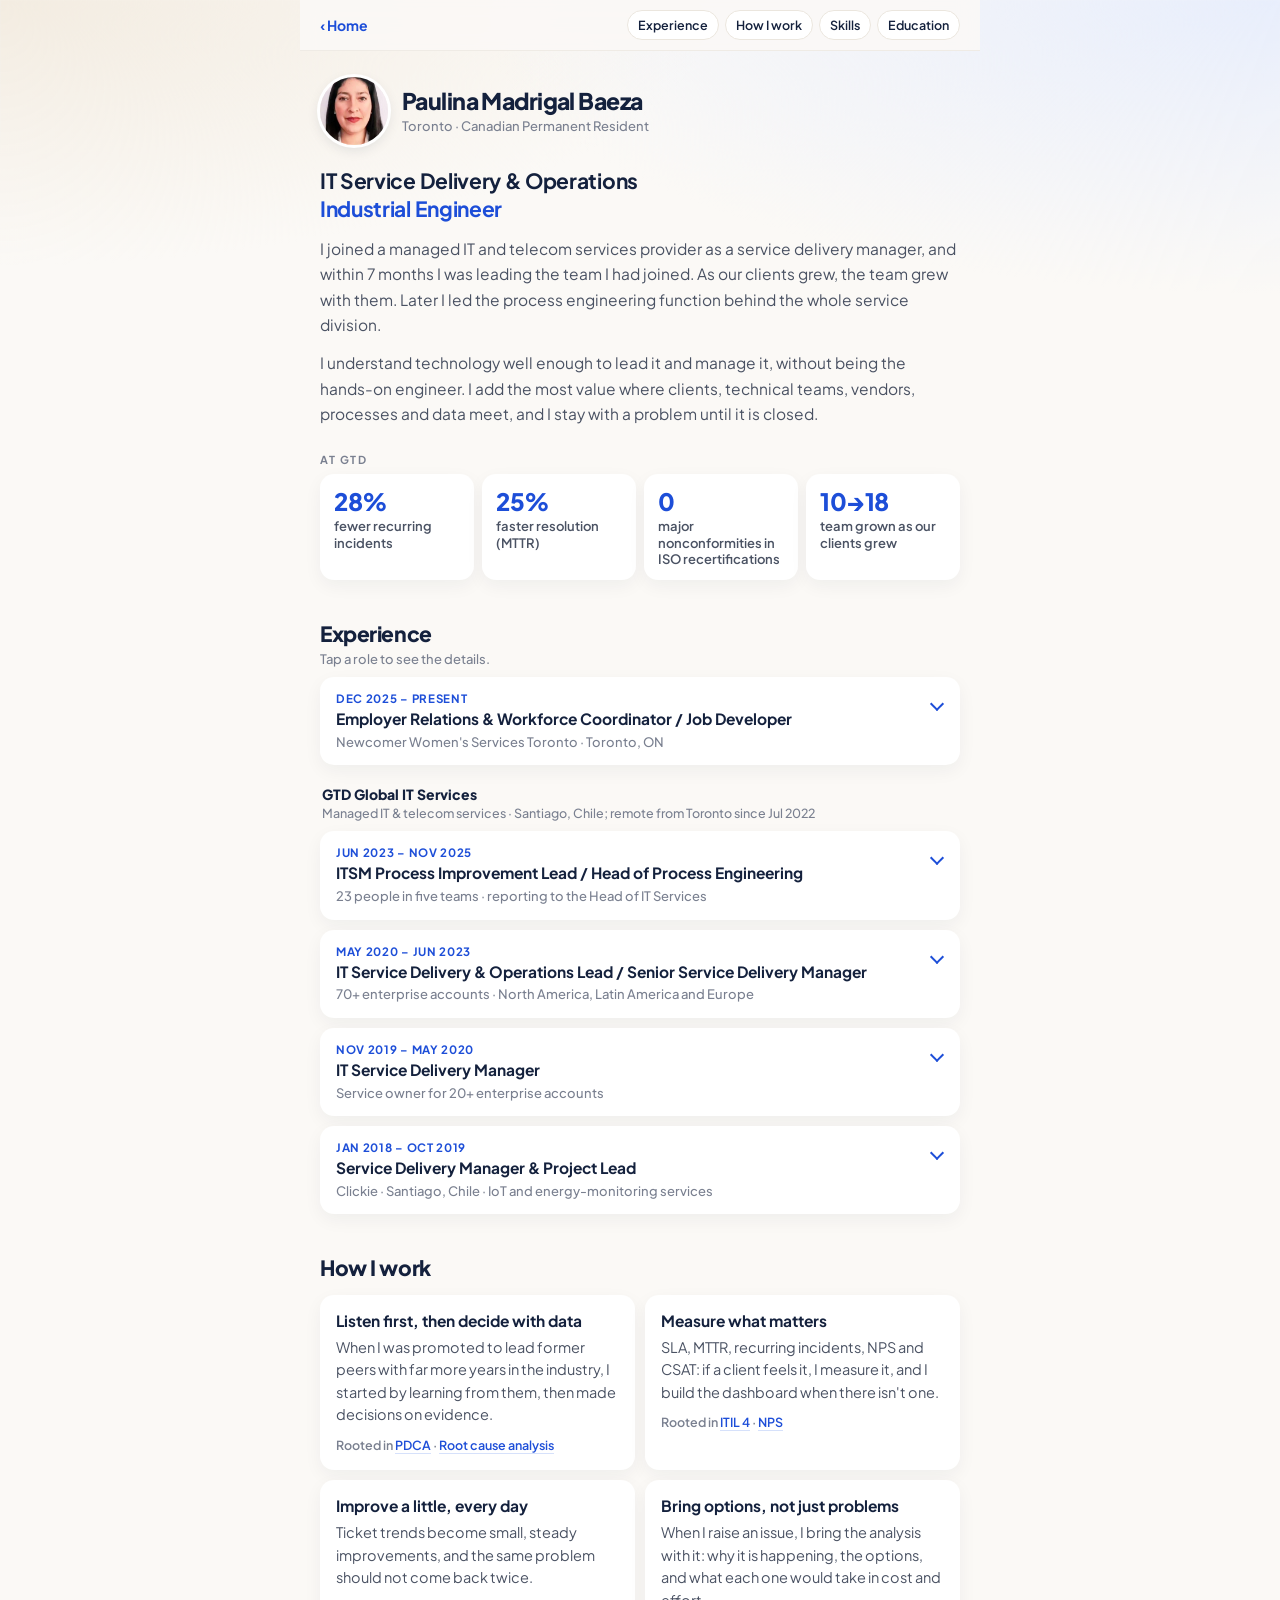
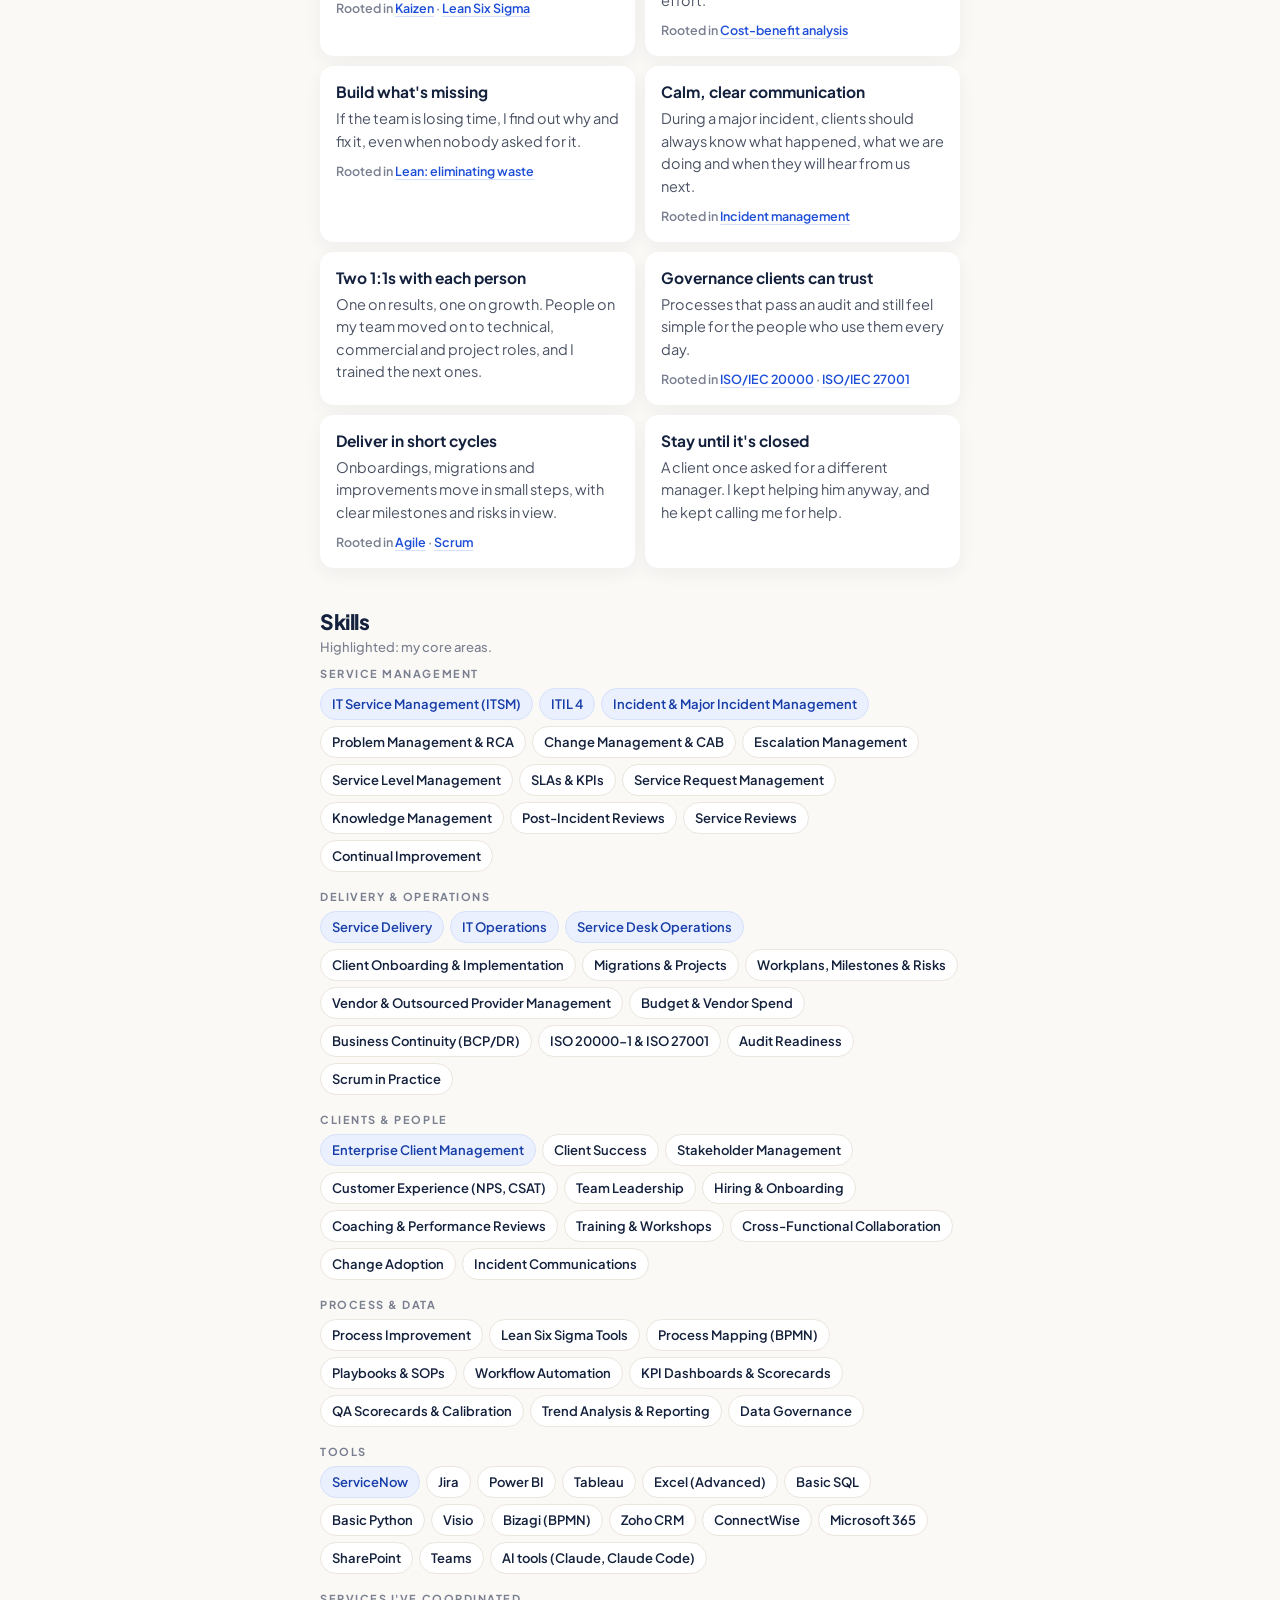
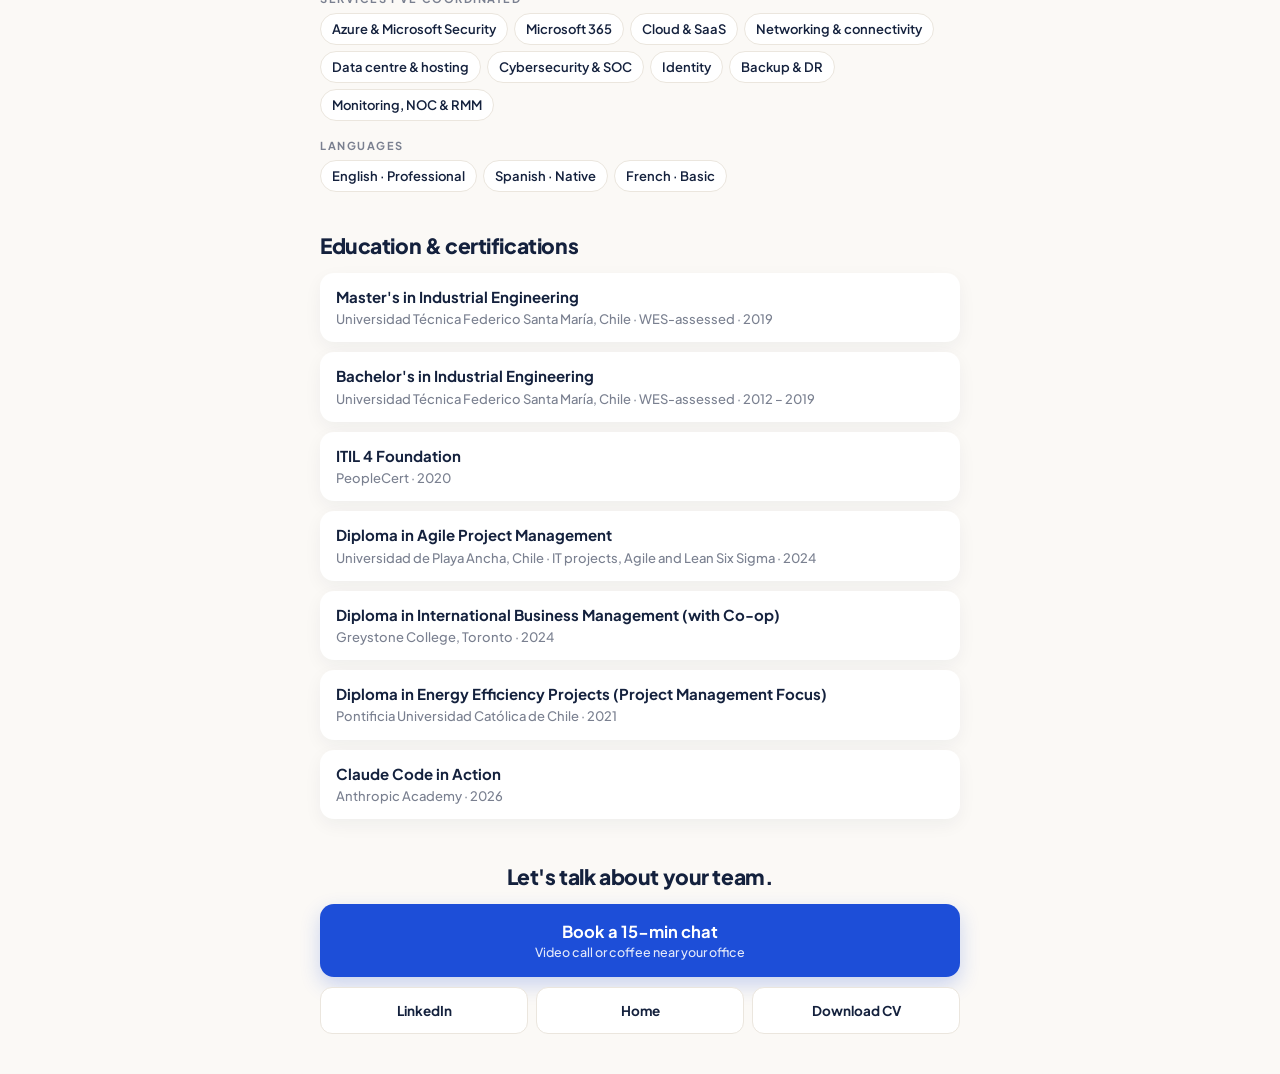
==== about.html @ c0a13b72 "Reading-time based highlights, new results strip, CV line fix Co-Authored-By: Claude Opus 5.5 <norep" ====
<!doctype html>
<html lang="en">
<head>
<meta charset="utf-8">
<meta name="viewport" content="width=device-width, initial-scale=1, viewport-fit=cover">
<title>About | Paulina Madrigal Baeza</title>
<meta name="description" content="Experience, results, education and skills of Paulina Madrigal Baeza, IT Service Delivery & Operations professional and Industrial Engineer in Toronto.">
<meta property="og:title" content="About Paulina Madrigal Baeza">
<meta property="og:description" content="7+ years in enterprise IT service delivery and operations. Industrial Engineer, ITIL 4.">
<meta property="og:image" content="https://paulina-mb.github.io/assets/paulina.jpg">
<meta name="theme-color" content="#fbf9f6">
<link rel="icon" href="assets/favicon.svg" type="image/svg+xml">
<link rel="preconnect" href="https://fonts.googleapis.com">
<link rel="preconnect" href="https://fonts.gstatic.com" crossorigin>
<link href="https://fonts.googleapis.com/css2?family=Plus+Jakarta+Sans:wght@400;500;600;700;800&display=swap" rel="stylesheet">
<link rel="stylesheet" href="assets/site.css?v=6">
</head>
<body>
<div class="page">
  <nav class="topbar" aria-label="Sections">
    <a class="back" href="./" aria-label="Back to home">‹ Home</a>
    <div class="jump">
      <a href="#experience">Experience</a><a href="#how">How I work</a><a href="#skills">Skills</a><a href="#education">Education</a>
    </div>
  </nav>

  <header class="ahero">
    <img class="av" src="assets/paulina.jpg" alt="Paulina Madrigal Baeza" width="68" height="68">
    <div>
      <h1>Paulina Madrigal Baeza</h1>
      <p class="loc">Toronto · Canadian Permanent Resident</p>
    </div>
  </header>

  <section class="lead">
    <p class="title">IT Service Delivery &amp; Operations<br><span>Industrial Engineer</span></p>
    <p>I joined a managed IT and telecom services provider as a service delivery manager, and within 7 months I was leading the team I had joined. As our clients grew, the team grew with them. Later I led the process engineering function behind the whole service division.</p>
    <p>I understand technology well enough to lead it and manage it, without being the hands-on engineer. I add the most value where clients, technical teams, vendors, processes and data meet, and I stay with a problem until it is closed.</p>
  </section>

  <p class="sub stl">At GTD</p>
  <section class="stats" aria-label="Results at GTD">
    <div><b>28%</b><span>fewer recurring incidents</span></div>
    <div><b>25%</b><span>faster resolution (MTTR)</span></div>
    <div><b>0</b><span>major nonconformities in ISO recertifications</span></div>
    <div><b>10→18</b><span>team grown as our clients grew</span></div>
  </section>

  <section id="experience" class="sec">
    <h2>Experience</h2>
    <p class="hint">Tap a role to see the details.</p>

    <details class="role">
      <summary>
        <span class="when">Dec 2025 – Present</span>
        <span class="what">Employer Relations &amp; Workforce Coordinator / Job Developer</span>
        <span class="where">Newcomer Women's Services Toronto · Toronto, ON</span>
      </summary>
      <div class="body">
        <p>I build employment opportunities for newcomer and internationally trained women, matching what Ontario employers need with the skills of the people we support.</p>
        <ul>
          <li>Manage a high-volume employer portfolio across Ontario: 50–70 employer contacts every week through cold and warm B2B outreach.</li>
          <li>Assess each employer's hiring needs and keep an organized pipeline, from first contact to partnership.</li>
          <li>Coordinate screening, interviews, referrals and candidate matching with internal teams.</li>
          <li>Build and maintain employer partnerships, with consistent follow-up.</li>
          <li>Plan and deliver workshops, and organize hiring and networking events.</li>
          <li>Track outreach, engagement and partnership metrics and write program reports, using Excel, Microsoft 365 and AI tools.</li>
        </ul>
      </div>
    </details>

    <p class="org">GTD Global IT Services <span>Managed IT &amp; telecom services · Santiago, Chile; remote from Toronto since Jul 2022</span></p>

    <details class="role">
      <summary>
        <span class="when">Jun 2023 – Nov 2025</span>
        <span class="what">ITSM Process Improvement Lead / Head of Process Engineering</span>
        <span class="where">23 people in five teams · reporting to the Head of IT Services</span>
      </summary>
      <div class="body">
        <p>I owned how the service division works, end to end: from the first sale and implementation to technical support and post-sale service, under ISO 20000-1. Nearly every ITIL practice passed through my team: incident, major incident, problem, change, escalation, request, knowledge, asset and configuration management.</p>
        <ul>
          <li>Led five teams through five direct reports: sales processes, implementation and projects, operations and technical support, post-sale service management, and quality and governance.</li>
          <li>Led a modernization of operations and support workflows, applying Lean Six Sigma tools, that improved operational efficiency by 30%, measured in resolution time and operating cost.</li>
          <li>Designed workflows with clear roles, inputs, outputs and ownership, mapped in Visio and Bizagi (BPMN).</li>
          <li>Set major incident communication standards: formats, update cadence and who communicates what.</li>
          <li>Defined business continuity and disaster recovery plans, and data governance for tickets and KPIs.</li>
          <li>Defined ServiceNow workflow, form and reporting improvements from ticket trends, reducing repetitive manual work.</li>
          <li>Built KPI frameworks and Power BI, Tableau and Excel dashboards, reporting monthly and quarterly to leadership.</li>
          <li>Ran the process improvement roadmap for the five teams and reviewed their deliverables every day.</li>
          <li>Led change management for new processes and tools, with adoption plans and communications for each team.</li>
          <li>Led ISO 20000-1 and ISO 27001 recertifications with no major nonconformities, and took part in the Change Advisory Board.</li>
          <li>Led a structured, full-time handover of the function to my successor.</li>
        </ul>
      </div>
    </details>

    <details class="role">
      <summary>
        <span class="when">May 2020 – Jun 2023</span>
        <span class="what">IT Service Delivery &amp; Operations Lead / Senior Service Delivery Manager</span>
        <span class="where">70+ enterprise accounts · North America, Latin America and Europe</span>
      </summary>
      <div class="body">
        <p>I led managed IT and telecom service delivery for 70+ enterprise accounts and the team of service delivery managers who ran them, across industries: government, financial services, healthcare, education, retail, telecom and more.</p>
        <ul>
          <li>Took over a team of 10 service delivery managers and grew it to 18 as our clients grew, as hiring manager for interviews, onboarding, coaching and performance reviews. Several of my people were promoted into technical, commercial and project roles.</li>
          <li>Raised SLA compliance from 92% to 97%+, sustained for at least the final year, through monitoring, governance and follow-up.</li>
          <li>Reduced recurring incidents by 28% through trend analysis, root cause analysis and corrective actions with technical teams.</li>
          <li>Senior escalation point for major incidents, including after hours, coordinating technical teams and vendors through restoration and leading post-incident reviews.</li>
          <li>Created the major incident communication templates our clients received.</li>
          <li>Ran monthly or quarterly service reviews, plus a review after every major incident, and NPS and CSAT programs.</li>
          <li>Managed outsourced providers and vendors, including Microsoft, telecom providers and hardware manufacturers, on SLAs, quality and performance.</li>
          <li>Owned the service delivery budget and controlled vendor costs.</li>
          <li>Monitored the team's quality with QA scorecards, sampling and calibration.</li>
          <li>Assigned new accounts across the team, balancing workload with continuity, and ramped new managers up to large clients gradually.</li>
          <li>Managed client onboarding, migration and implementation projects with plans, milestones, budgets and risks, using Scrum in practice.</li>
          <li>Implemented an ITIL-based service governance model replicated across countries.</li>
        </ul>
      </div>
    </details>

    <details class="role">
      <summary>
        <span class="when">Nov 2019 – May 2020</span>
        <span class="what">IT Service Delivery Manager</span>
        <span class="where">Service owner for 20+ enterprise accounts</span>
      </summary>
      <div class="body">
        <p>I joined a team of service delivery managers with 10 to 20 years in the industry, and found a mix of satisfied clients and unhappy ones, unclear metrics and disorganized processes. I started by learning from my peers, which showed me the problems that repeated across all our portfolios.</p>
        <ul>
          <li>Built, on my own initiative, a Power BI dashboard shaped with technicians' feedback, linking each client's contract and SLA to its technical status in 3–4 clicks. It improved resolution times and satisfaction on my accounts, was rolled out manager by manager, and is still the team standard.</li>
          <li>Cut MTTR by 25% with faster escalation, better ticket information, direct coordination with the right technicians and vendors, and active follow-up.</li>
          <li>Brought order to incident and follow-up tracking, so nothing was left sleeping in the queue.</li>
          <li>Reached 90%+ client satisfaction.</li>
          <li>Was formally asked to train other managers in my methods.</li>
          <li>Promoted within 7 months to lead the team I had joined.</li>
        </ul>
      </div>
    </details>

    <details class="role">
      <summary>
        <span class="when">Jan 2018 – Oct 2019</span>
        <span class="what">Service Delivery Manager &amp; Project Lead</span>
        <span class="where">Clickie · Santiago, Chile · IoT and energy-monitoring services</span>
      </summary>
      <div class="body">
        <p>I delivered technology-enabled services that helped industrial and commercial clients save energy.</p>
        <ul>
          <li>Managed end-to-end delivery of IoT and remote energy-monitoring services for 4–8 clients at a time.</li>
          <li>Acted as the link between clients and technical teams, turning requirements into technical actions.</li>
          <li>Planned schedules, risks and dependencies from requirements through implementation and follow-up.</li>
          <li>Coordinated engineers, contractors and external partners across parallel implementations.</li>
          <li>Analyzed telemetry and built Power BI and Excel reports, using basic SQL.</li>
          <li>Applied Lean Six Sigma tools to improve delivery processes, and supported account development with exposure to revenue and margins.</li>
        </ul>
      </div>
    </details>
  </section>

  <section id="how" class="sec">
    <h2>How I work</h2>
    <div class="cards">
      <div><h3>Listen first, then decide with data</h3><p>When I was promoted to lead former peers with far more years in the industry, I started by learning from them, then made decisions on evidence.</p><p class="refs">Rooted in <a href="https://en.wikipedia.org/wiki/PDCA" target="_blank" rel="noopener">PDCA</a> · <a href="https://en.wikipedia.org/wiki/Root_cause_analysis" target="_blank" rel="noopener">Root cause analysis</a></p></div>
      <div><h3>Measure what matters</h3><p>SLA, MTTR, recurring incidents, NPS and CSAT: if a client feels it, I measure it, and I build the dashboard when there isn't one.</p><p class="refs">Rooted in <a href="https://en.wikipedia.org/wiki/ITIL" target="_blank" rel="noopener">ITIL 4</a> · <a href="https://en.wikipedia.org/wiki/Net_promoter_score" target="_blank" rel="noopener">NPS</a></p></div>
      <div><h3>Improve a little, every day</h3><p>Ticket trends become small, steady improvements, and the same problem should not come back twice.</p><p class="refs">Rooted in <a href="https://en.wikipedia.org/wiki/Kaizen" target="_blank" rel="noopener">Kaizen</a> · <a href="https://en.wikipedia.org/wiki/Lean_Six_Sigma" target="_blank" rel="noopener">Lean Six Sigma</a></p></div>
      <div><h3>Bring options, not just problems</h3><p>When I raise an issue, I bring the analysis with it: why it is happening, the options, and what each one would take in cost and effort.</p><p class="refs">Rooted in <a href="https://en.wikipedia.org/wiki/Cost%E2%80%93benefit_analysis" target="_blank" rel="noopener">Cost-benefit analysis</a></p></div>
      <div><h3>Build what's missing</h3><p>If the team is losing time, I find out why and fix it, even when nobody asked for it.</p><p class="refs">Rooted in <a href="https://en.wikipedia.org/wiki/Muda_(Japanese_term)" target="_blank" rel="noopener">Lean: eliminating waste</a></p></div>
      <div><h3>Calm, clear communication</h3><p>During a major incident, clients should always know what happened, what we are doing and when they will hear from us next.</p><p class="refs">Rooted in <a href="https://en.wikipedia.org/wiki/Incident_management" target="_blank" rel="noopener">Incident management</a></p></div>
      <div><h3>Two 1:1s with each person</h3><p>One on results, one on growth. People on my team moved on to technical, commercial and project roles, and I trained the next ones.</p></div>
      <div><h3>Governance clients can trust</h3><p>Processes that pass an audit and still feel simple for the people who use them every day.</p><p class="refs">Rooted in <a href="https://en.wikipedia.org/wiki/ISO/IEC_20000" target="_blank" rel="noopener">ISO/IEC 20000</a> · <a href="https://en.wikipedia.org/wiki/ISO/IEC_27001" target="_blank" rel="noopener">ISO/IEC 27001</a></p></div>
      <div><h3>Deliver in short cycles</h3><p>Onboardings, migrations and improvements move in small steps, with clear milestones and risks in view.</p><p class="refs">Rooted in <a href="https://agilemanifesto.org/" target="_blank" rel="noopener">Agile</a> · <a href="https://scrumguides.org/" target="_blank" rel="noopener">Scrum</a></p></div>
      <div><h3>Stay until it's closed</h3><p>A client once asked for a different manager. I kept helping him anyway, and he kept calling me for help.</p></div>
    </div>
  </section>

  <section id="skills" class="sec">
    <h2>Skills</h2>
    <p class="hint">Highlighted: my core areas.</p>
    <p class="sub">Service management</p>
    <div class="pills"><span class="b">IT Service Management (ITSM)</span><span class="b">ITIL 4</span><span class="b">Incident &amp; Major Incident Management</span><span>Problem Management &amp; RCA</span><span>Change Management &amp; CAB</span><span>Escalation Management</span><span>Service Level Management</span><span>SLAs &amp; KPIs</span><span>Service Request Management</span><span>Knowledge Management</span><span>Post-Incident Reviews</span><span>Service Reviews</span><span>Continual Improvement</span></div>
    <p class="sub">Delivery &amp; operations</p>
    <div class="pills"><span class="b">Service Delivery</span><span class="b">IT Operations</span><span class="b">Service Desk Operations</span><span>Client Onboarding &amp; Implementation</span><span>Migrations &amp; Projects</span><span>Workplans, Milestones &amp; Risks</span><span>Vendor &amp; Outsourced Provider Management</span><span>Budget &amp; Vendor Spend</span><span>Business Continuity (BCP/DR)</span><span>ISO 20000-1 &amp; ISO 27001</span><span>Audit Readiness</span><span>Scrum in Practice</span></div>
    <p class="sub">Clients &amp; people</p>
    <div class="pills"><span class="b">Enterprise Client Management</span><span>Client Success</span><span>Stakeholder Management</span><span>Customer Experience (NPS, CSAT)</span><span>Team Leadership</span><span>Hiring &amp; Onboarding</span><span>Coaching &amp; Performance Reviews</span><span>Training &amp; Workshops</span><span>Cross-Functional Collaboration</span><span>Change Adoption</span><span>Incident Communications</span></div>
    <p class="sub">Process &amp; data</p>
    <div class="pills"><span>Process Improvement</span><span>Lean Six Sigma Tools</span><span>Process Mapping (BPMN)</span><span>Playbooks &amp; SOPs</span><span>Workflow Automation</span><span>KPI Dashboards &amp; Scorecards</span><span>QA Scorecards &amp; Calibration</span><span>Trend Analysis &amp; Reporting</span><span>Data Governance</span></div>
    <p class="sub">Tools</p>
    <div class="pills"><span class="b">ServiceNow</span><span>Jira</span><span>Power BI</span><span>Tableau</span><span>Excel (Advanced)</span><span>Basic SQL</span><span>Basic Python</span><span>Visio</span><span>Bizagi (BPMN)</span><span>Zoho CRM</span><span>ConnectWise</span><span>Microsoft 365</span><span>SharePoint</span><span>Teams</span><span>AI tools (Claude, Claude Code)</span></div>
    <p class="sub">Services I've coordinated</p>
    <div class="pills"><span>Azure &amp; Microsoft Security</span><span>Microsoft 365</span><span>Cloud &amp; SaaS</span><span>Networking &amp; connectivity</span><span>Data centre &amp; hosting</span><span>Cybersecurity &amp; SOC</span><span>Identity</span><span>Backup &amp; DR</span><span>Monitoring, NOC &amp; RMM</span></div>
    <p class="sub">Languages</p>
    <div class="pills"><span>English · Professional</span><span>Spanish · Native</span><span>French · Basic</span></div>
  </section>

  <section id="education" class="sec">
    <h2>Education &amp; certifications</h2>
    <ul class="edu">
      <li><b>Master's in Industrial Engineering</b><span>Universidad Técnica Federico Santa María, Chile · WES-assessed · 2019</span></li>
      <li><b>Bachelor's in Industrial Engineering</b><span>Universidad Técnica Federico Santa María, Chile · WES-assessed · 2012 – 2019</span></li>
      <li><b>ITIL 4 Foundation</b><span>PeopleCert · 2020</span></li>
      <li><b>Diploma in Agile Project Management</b><span>Universidad de Playa Ancha, Chile · IT projects, Agile and Lean Six Sigma · 2024</span></li>
      <li><b>Diploma in International Business Management (with Co-op)</b><span>Greystone College, Toronto · 2024</span></li>
      <li><b>Diploma in Energy Efficiency Projects (Project Management Focus)</b><span>Pontificia Universidad Católica de Chile · 2021</span></li>
      <li><b>Claude Code in Action</b><span>Anthropic Academy · 2026</span></li>
    </ul>
  </section>

  <section class="end">
    <p class="endt">Let's talk about your team.</p>
    <a class="cta" href="https://calendar.app.google/AixbqVaubrovMwiS8" target="_blank" rel="noopener">Book a 15-min chat<small>Video call or coffee near your office</small></a>
    <div class="row">
      <a href="https://www.linkedin.com/in/paulina-mb/" target="_blank" rel="noopener">LinkedIn</a>
      <a href="./">Home</a>
      <a href="assets/Paulina_Madrigal_Baeza_CV.pdf" download data-cv>Download CV</a>
    </div>
  </section>
</div>

<div class="modal" id="cvmsg" role="dialog" aria-modal="true" aria-labelledby="cvt" hidden>
  <div class="box">
    <p class="k">Download started</p>
    <h2 id="cvt">Thanks for your interest!</h2>
    <p>Have a specific role in mind? I'd be glad to send you a version of my CV focused on it.</p>
    <a class="cta sm" href="https://www.linkedin.com/in/paulina-mb/" target="_blank" rel="noopener">Message me on LinkedIn</a>
    <a class="ghost" href="#" data-mail>Or send me an email</a>
    <button type="button" class="close" data-close>Close</button>
  </div>
</div>
<script src="assets/site.js?v=6"></script>
</body>
</html>
---- assets/site.css ----
:root{--bg:#fbf9f6;--card:#fff;--ink:#14213d;--body:#4a5263;--mute:#7a8090;--line:#ebe6de;--blue:#1d4ed8;--blueDeep:#173ea8;--blueSoft:#eaf0fe;--blueLine:#d6e1fb;--font:"Plus Jakarta Sans",system-ui,-apple-system,"Segoe UI",sans-serif}
*{box-sizing:border-box}
html{background:var(--bg);-webkit-text-size-adjust:100%}
body{margin:0;color:var(--ink);font-family:var(--font);-webkit-font-smoothing:antialiased;background:radial-gradient(90% 420px at 100% 0%,#e8eefc 0%,rgba(232,238,252,0) 70%),radial-gradient(80% 380px at 0% 0%,#f3ece1 0%,rgba(243,236,225,0) 70%),var(--bg) no-repeat}
a{color:inherit}
a:focus-visible,button:focus-visible,.hl:focus-visible{outline:3px solid var(--blue);outline-offset:3px}
p{margin:0}

/* ---------- home ---------- */
.home{max-width:460px;margin:0 auto;min-height:100svh;padding:44px 20px 24px;display:flex;flex-direction:column}
.hero{display:flex;gap:14px;align-items:center}
.av{width:68px;height:68px;border-radius:50%;object-fit:cover;flex:none;box-shadow:0 0 0 3px #fff,0 4px 14px rgba(20,33,61,.12)}
h1{font:800 23px/1.15 var(--font);letter-spacing:-.025em;margin:0;white-space:nowrap}
.loc{font:500 13px var(--font);color:var(--mute);margin-top:3px;white-space:nowrap}
.mid{text-align:center;margin-top:24px}
.title{font:700 21px/1.35 var(--font);letter-spacing:-.015em}
.title span{color:var(--blue)}
.intro{font:400 16px/1.55 var(--font);color:var(--body);margin-top:8px}
.hl{margin-top:24px;background:var(--card);border-radius:18px;padding:18px 20px 16px;box-shadow:0 10px 30px rgba(20,33,61,.07);cursor:pointer;-webkit-tap-highlight-color:transparent}
.k{font:700 11px var(--font);letter-spacing:.14em;text-transform:uppercase;color:var(--blue)}
.hl .tx{position:relative;height:100px;margin-top:8px}
.hl .tx p{position:absolute;inset:0;font:600 17px/1.42 var(--font);color:var(--ink);opacity:0;transform:translateY(8px);transition:opacity .35s,transform .35s}
.hl .tx p.on{opacity:1;transform:none;transition-delay:.35s}
.dots{display:flex;gap:5px;margin-top:12px}
.dots i{height:4px;width:10px;border-radius:2px;background:#dfe5f3;transition:width .4s,background .4s}
.dots i.on{background:var(--blue);width:22px}
.cloud{margin-top:24px;display:flex;flex-direction:column;align-items:center;gap:9px}
.k2{font:700 11px var(--font);letter-spacing:.14em;text-transform:uppercase;color:var(--mute);margin-bottom:2px}
.cloud div{display:flex;gap:6px;justify-content:center;flex-wrap:wrap}
.cloud span{font:600 13px var(--font);padding:8px 11px;border-radius:999px;background:rgba(255,255,255,.85);border:1px solid var(--line);white-space:nowrap}
.cloud span.b{background:var(--blueSoft);border-color:var(--blueLine);color:var(--blueDeep)}
.actions{margin-top:24px}
.cta{display:block;background:var(--blue);color:#fff;text-align:center;padding:17px;border-radius:14px;font:700 16.5px var(--font);text-decoration:none;box-shadow:0 8px 20px rgba(29,78,216,.22);transition:transform .15s,box-shadow .15s}
.cta:hover{transform:translateY(-1px);box-shadow:0 10px 24px rgba(29,78,216,.28)}
.cta small{display:block;font:500 12.5px var(--font);opacity:.88;margin-top:2px}
.row{display:grid;grid-template-columns:1fr 1fr 1fr;gap:8px;margin-top:10px}
.row a{background:var(--card);border:1px solid var(--line);border-radius:12px;padding:14px 4px;text-align:center;font:700 13.5px var(--font);text-decoration:none;transition:border-color .15s}
.row a:hover{border-color:#cfd6e6}

/* very small phones */
@media (max-width:370px){
  .home{padding:30px 14px 18px}
  h1{font-size:20px}.loc{font-size:12px}.av{width:58px;height:58px}
  .title{font-size:19px}.intro{font-size:15px}
  .hl .tx{height:112px}.hl .tx p{font-size:16px}
  .cloud span{font-size:12px;padding:7px 9px}
  .row a{font-size:12.5px}
}
/* desktop: center the phone-width column vertically */
@media (min-width:768px) and (min-height:760px){
  .home{justify-content:center;padding-top:40px}
}

/* ---------- CV message ---------- */
.modal{position:fixed;inset:0;background:rgba(20,33,61,.38);display:flex;align-items:flex-end;justify-content:center;padding:16px;z-index:10}
.modal[hidden]{display:none}
.modal .box{width:100%;max-width:420px;background:#fff;border-radius:20px;padding:22px 20px 16px;box-shadow:0 20px 60px rgba(20,33,61,.25);text-align:center}
.modal h2{font:800 21px/1.25 var(--font);letter-spacing:-.02em;margin:6px 0 0}
.modal .box>p:not(.k){font:400 15px/1.55 var(--font);color:var(--body);margin-top:8px}
.cta.sm{margin-top:16px;padding:14px;font-size:15px}
.ghost{display:block;margin-top:10px;font:600 14px var(--font);color:var(--blue);text-decoration:none;padding:6px}
.close{margin-top:4px;background:none;border:0;font:600 14px var(--font);color:var(--mute);padding:8px 16px;cursor:pointer}
@media (min-width:768px){.modal{align-items:center}}

@media (prefers-reduced-motion:reduce){
  .hl .tx p,.dots i,.cta{transition:none}
}

/* ---------- about ---------- */
html{scroll-behavior:smooth;scroll-padding-top:64px}
.page{max-width:680px;margin:0 auto;padding:0 20px 40px}
.topbar{position:sticky;top:0;z-index:5;display:flex;align-items:center;gap:12px;margin:0 -20px;padding:10px 20px;background:rgba(251,249,246,.88);backdrop-filter:blur(10px);-webkit-backdrop-filter:blur(10px);border-bottom:1px solid rgba(235,230,222,.7)}
.back{font:700 14px var(--font);text-decoration:none;color:var(--blue);white-space:nowrap}
.jump{display:flex;gap:6px;overflow-x:auto;scrollbar-width:none;margin-left:auto}
.jump::-webkit-scrollbar{display:none}
.jump a{font:600 12.5px var(--font);text-decoration:none;padding:6px 10px;border-radius:999px;background:#fff;border:1px solid var(--line);white-space:nowrap}
.ahero{display:flex;gap:14px;align-items:center;margin-top:26px}
.lead{margin-top:22px}
.lead .title{text-align:left}
.lead p:not(.title){font:400 15.5px/1.65 var(--font);color:var(--body);margin-top:12px}
.stats{display:grid;grid-template-columns:repeat(2,1fr);gap:10px;margin-top:24px}
.stats div{background:var(--card);border-radius:14px;padding:14px;box-shadow:0 6px 18px rgba(20,33,61,.05)}
.stats b{display:block;font:800 26px var(--font);color:var(--blue);letter-spacing:-.02em}
.stats span{font:500 13px/1.35 var(--font);color:var(--body)}
.sec{margin-top:40px}
.sec h2{font:800 21px var(--font);letter-spacing:-.02em;margin:0}
.hint{font:500 13px var(--font);color:var(--mute);margin-top:4px}
.org{font:800 14px var(--font);margin:20px 0 0;padding-left:2px}
.org span{display:block;font:500 12.5px var(--font);color:var(--mute);margin-top:2px}
.role{background:var(--card);border-radius:14px;margin-top:10px;box-shadow:0 6px 18px rgba(20,33,61,.05);overflow:hidden}
.role summary{list-style:none;cursor:pointer;padding:14px 44px 14px 16px;position:relative;display:flex;flex-direction:column;gap:3px}
.role summary::-webkit-details-marker{display:none}
.role summary:after{content:"";position:absolute;right:18px;top:22px;width:8px;height:8px;border-right:2px solid var(--blue);border-bottom:2px solid var(--blue);transform:rotate(45deg);transition:transform .2s}
.role[open] summary:after{transform:rotate(-135deg);top:26px}
.when{font:700 11.5px var(--font);letter-spacing:.06em;text-transform:uppercase;color:var(--blue)}
.what{font:700 15.5px/1.35 var(--font)}
.where{font:500 13px/1.4 var(--font);color:var(--mute)}
.role ul{margin:0;padding:2px 18px 16px 34px;font:400 14.5px/1.6 var(--font);color:var(--body)}
.role li{margin-top:6px}
.role li::marker{color:var(--blue)}
.cards{display:grid;gap:10px;margin-top:14px}
.cards div{background:var(--card);border-radius:14px;padding:16px;box-shadow:0 6px 18px rgba(20,33,61,.05)}
.cards h3{font:700 15.5px var(--font);margin:0}
.cards p{font:400 14.5px/1.55 var(--font);color:var(--body);margin-top:6px}
.sub{font:700 11px var(--font);letter-spacing:.14em;text-transform:uppercase;color:var(--mute);margin:18px 0 8px}
.pills{display:flex;flex-wrap:wrap;gap:6px}
.pills span{font:600 13px var(--font);padding:7px 11px;border-radius:999px;background:#fff;border:1px solid var(--line)}
.pills span.b{background:var(--blueSoft);border-color:var(--blueLine);color:var(--blueDeep)}
.edu{list-style:none;margin:14px 0 0;padding:0;display:grid;gap:10px}
.edu li{background:var(--card);border-radius:14px;padding:14px 16px;box-shadow:0 6px 18px rgba(20,33,61,.05)}
.edu b{display:block;font:700 15px/1.35 var(--font)}
.edu span{display:block;font:500 13px/1.4 var(--font);color:var(--mute);margin-top:3px}
.end{margin-top:44px}
.endt{font:800 21px var(--font);letter-spacing:-.02em;text-align:center;margin-bottom:14px}
@media (min-width:700px){
  .stats{grid-template-columns:repeat(4,1fr)}
  .cards{grid-template-columns:1fr 1fr}
}
@media (max-width:430px){.topbar{gap:8px}.jump{gap:4px}.jump a{font-size:12px;padding:5px 8px}.back{font-size:13px}}

/* highlights v2: counter, arrows, timing bar */
.hlh{display:flex;align-items:center;justify-content:space-between}
.hl .nav{display:flex;align-items:center;gap:2px}
.hl .nav button{width:30px;height:30px;border:0;border-radius:50%;background:transparent;color:rgba(29,78,216,.45);font:600 22px/1 var(--font);cursor:pointer;display:flex;align-items:center;justify-content:center;padding:0 0 3px;transition:background .15s,color .15s}
.hl .nav button:hover{background:var(--blueSoft);color:var(--blue)}
.hl .cnt{font:600 11.5px var(--font);color:var(--mute);min-width:40px;text-align:center;font-variant-numeric:tabular-nums}
.hl .tx{margin-top:6px}
.hl .bar{height:3px;border-radius:2px;background:#e7ecf7;margin-top:12px;overflow:hidden}
.hl .bar i{display:block;height:100%;width:0;background:var(--blue);border-radius:2px}
.hl .bar i.run{width:100%;transition-property:width;transition-timing-function:linear}
.hl.paused .bar i.run{transition:none}
@media (prefers-reduced-motion:reduce){.hl .bar{display:none}}
.hl{padding:12px 14px 14px 20px}.hl .tx{margin-top:4px}.hl .bar{margin-top:10px;margin-right:6px}

/* about v2 */
.stats{grid-template-columns:repeat(4,1fr);gap:8px}
.stats div{padding:12px 8px;text-align:center}
.stats b{font-size:22px}
.stats span{display:block;font:600 12px/1.3 var(--font);margin-top:2px}
.role .body{padding:0 18px 16px}
.role .body>p{font:400 14.5px/1.6 var(--font);color:var(--body);margin:0}
.role ul{padding:4px 0 0 18px}
.refs{font:600 12.5px/1.5 var(--font)!important;color:var(--mute)!important;margin-top:10px!important}
.refs a{color:var(--blue);text-decoration:none;border-bottom:1px solid var(--blueLine)}
.refs a:hover{border-color:var(--blue)}
.sec .hint+.sub{margin-top:12px}
@media (max-width:370px){.stats b{font-size:19px}.stats span{font-size:11px}}
.stl{margin:26px 0 8px}
.stats{margin-top:0}
.stats span{font-size:11.5px}
@media (max-width:370px){.stats span{font-size:10.5px}}
.stats{grid-template-columns:1fr 1fr}
.stats div{text-align:left;padding:12px 14px;display:flex;align-items:center;gap:10px}
.stats b{font-size:22px;flex:none;min-width:58px}
.stats span{font:600 12.5px/1.3 var(--font);margin:0}
@media (min-width:700px){.stats{grid-template-columns:repeat(4,1fr)}.stats div{flex-direction:column;align-items:flex-start;gap:2px}}
@media (max-width:370px){.stats b{font-size:19px;min-width:48px}.stats span{font-size:11.5px}}
.stats div{flex-direction:column;align-items:flex-start;gap:2px;padding:12px 14px}
.stats b{min-width:0;font-size:24px}
.stats span{font-size:13px}
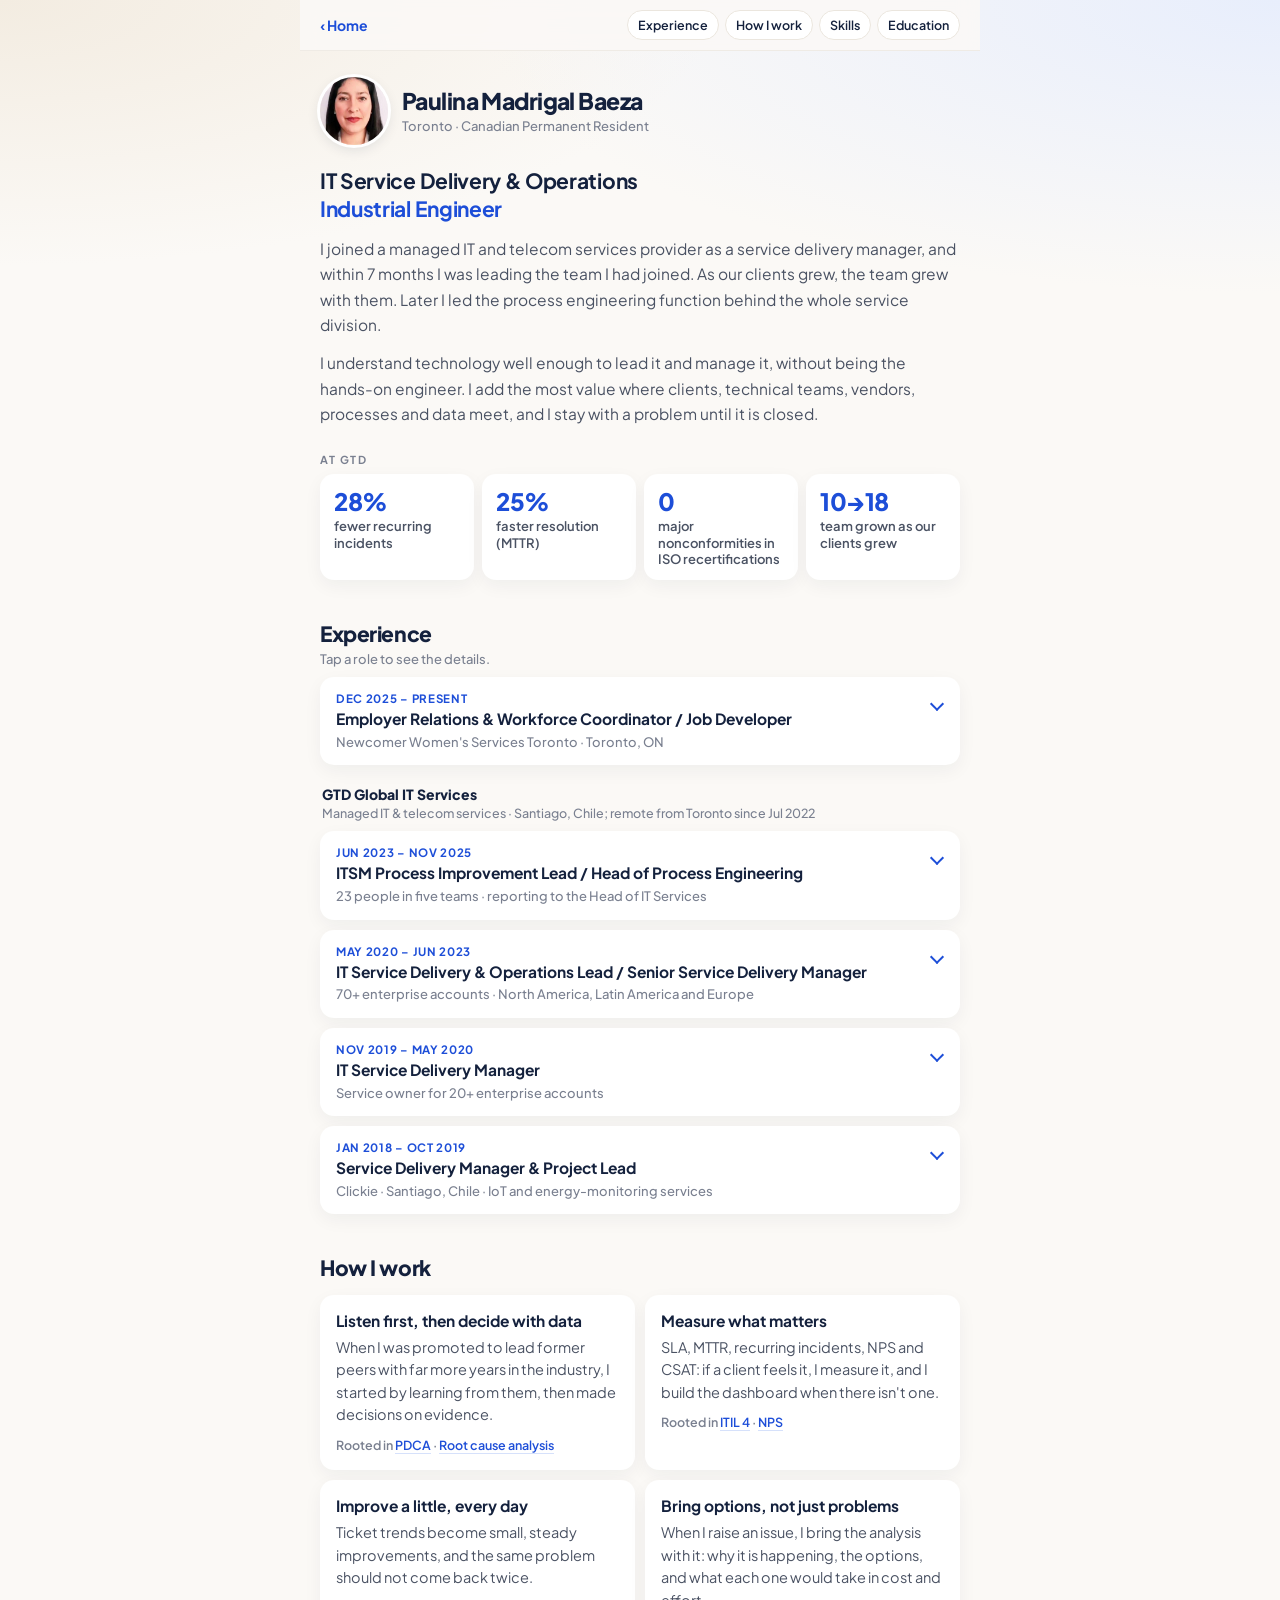
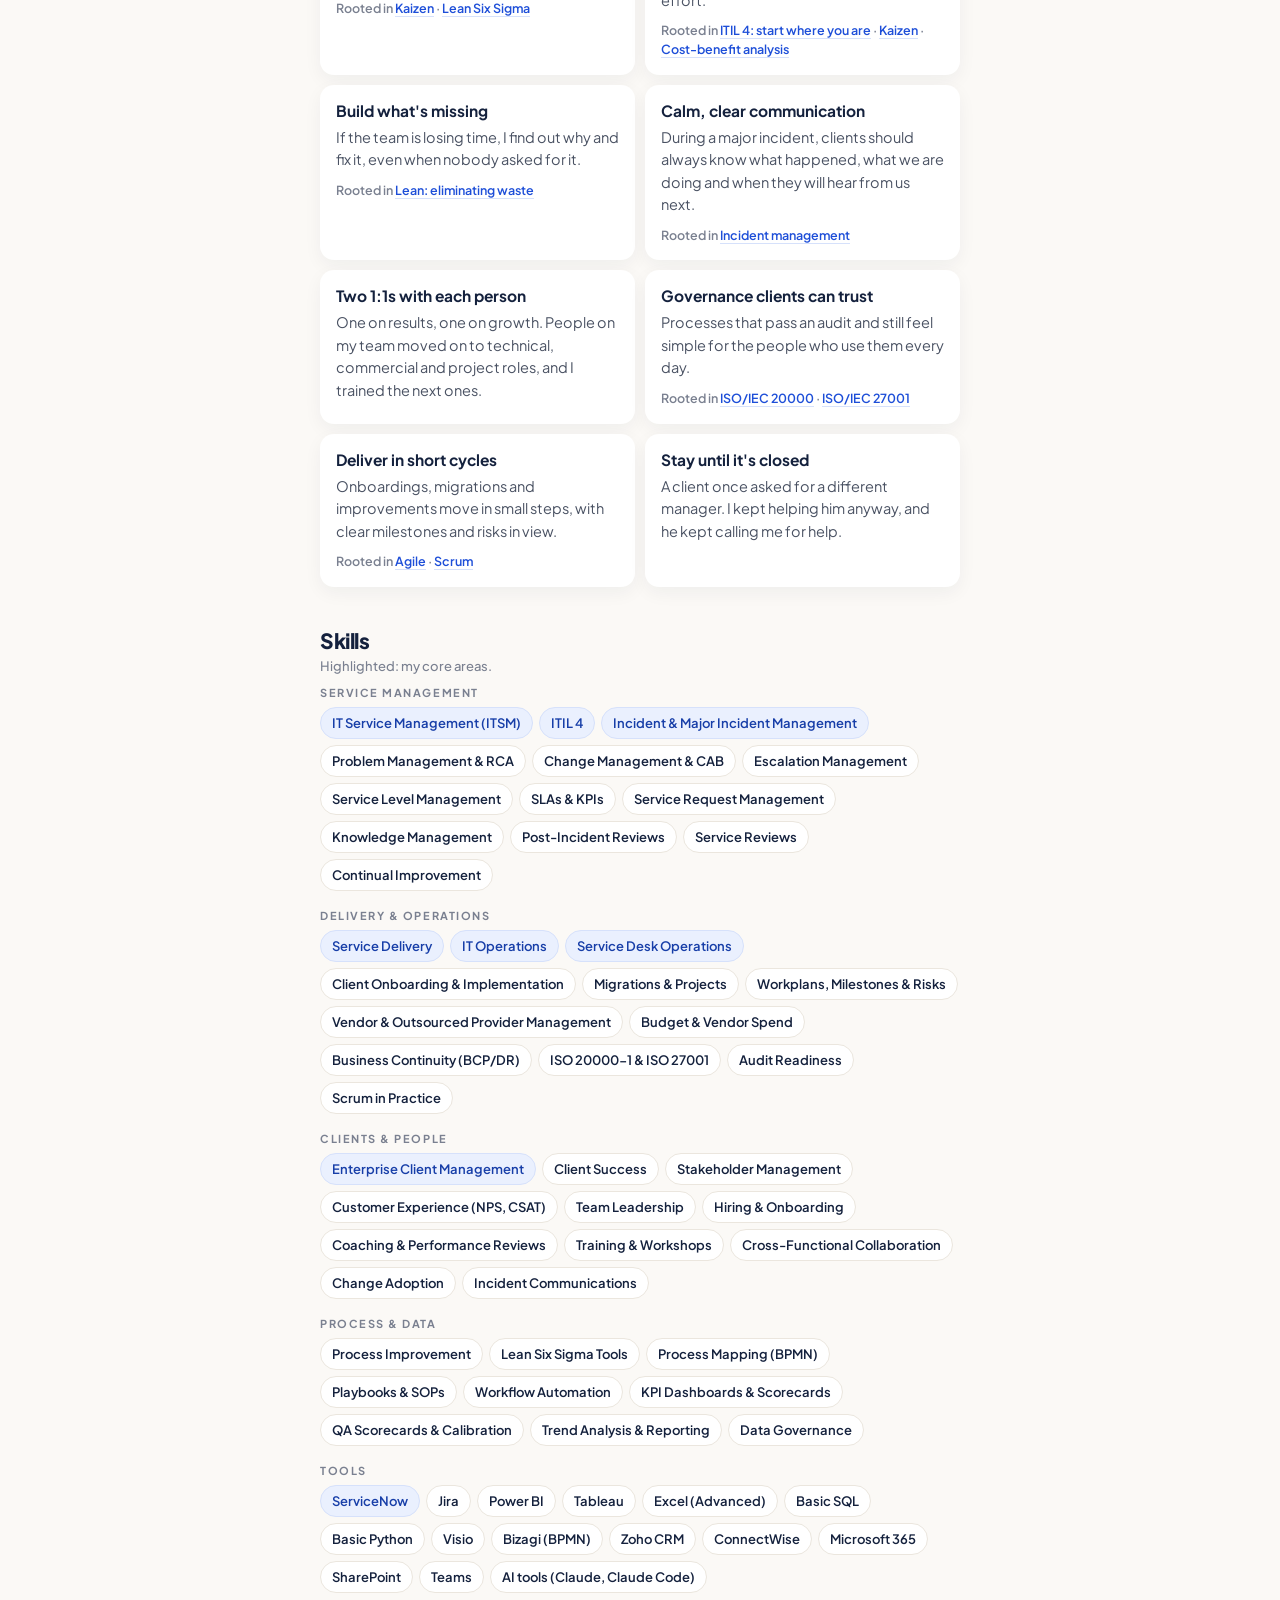
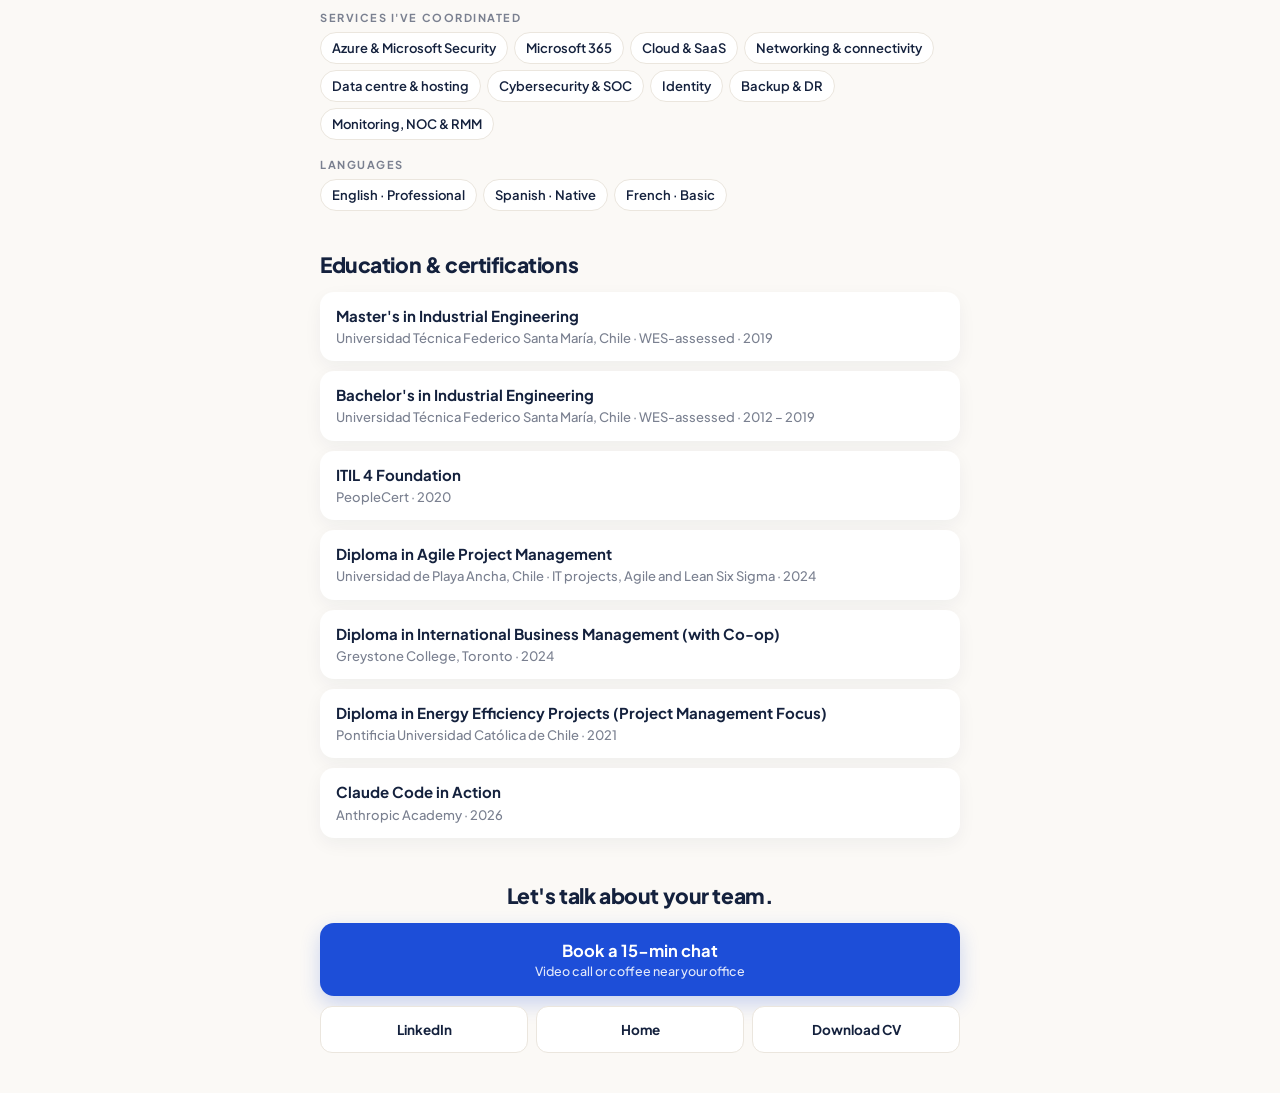
==== commit 88dd2a72: "Fix highlight timer reset and touch pause; ITIL and Kaizen refs Co-Authored-By: Claude Opus 5.5 <nor" ====
--- a/about.html
+++ b/about.html
@@ -13,7 +13,7 @@
 <link rel="preconnect" href="https://fonts.googleapis.com">
 <link rel="preconnect" href="https://fonts.gstatic.com" crossorigin>
 <link href="https://fonts.googleapis.com/css2?family=Plus+Jakarta+Sans:wght@400;500;600;700;800&display=swap" rel="stylesheet">
-<link rel="stylesheet" href="assets/site.css?v=6">
+<link rel="stylesheet" href="assets/site.css?v=7">
 </head>
 <body>
 <div class="page">
@@ -165,7 +165,7 @@
       <div><h3>Listen first, then decide with data</h3><p>When I was promoted to lead former peers with far more years in the industry, I started by learning from them, then made decisions on evidence.</p><p class="refs">Rooted in <a href="https://en.wikipedia.org/wiki/PDCA" target="_blank" rel="noopener">PDCA</a> · <a href="https://en.wikipedia.org/wiki/Root_cause_analysis" target="_blank" rel="noopener">Root cause analysis</a></p></div>
       <div><h3>Measure what matters</h3><p>SLA, MTTR, recurring incidents, NPS and CSAT: if a client feels it, I measure it, and I build the dashboard when there isn't one.</p><p class="refs">Rooted in <a href="https://en.wikipedia.org/wiki/ITIL" target="_blank" rel="noopener">ITIL 4</a> · <a href="https://en.wikipedia.org/wiki/Net_promoter_score" target="_blank" rel="noopener">NPS</a></p></div>
       <div><h3>Improve a little, every day</h3><p>Ticket trends become small, steady improvements, and the same problem should not come back twice.</p><p class="refs">Rooted in <a href="https://en.wikipedia.org/wiki/Kaizen" target="_blank" rel="noopener">Kaizen</a> · <a href="https://en.wikipedia.org/wiki/Lean_Six_Sigma" target="_blank" rel="noopener">Lean Six Sigma</a></p></div>
-      <div><h3>Bring options, not just problems</h3><p>When I raise an issue, I bring the analysis with it: why it is happening, the options, and what each one would take in cost and effort.</p><p class="refs">Rooted in <a href="https://en.wikipedia.org/wiki/Cost%E2%80%93benefit_analysis" target="_blank" rel="noopener">Cost-benefit analysis</a></p></div>
+      <div><h3>Bring options, not just problems</h3><p>When I raise an issue, I bring the analysis with it: why it is happening, the options, and what each one would take in cost and effort.</p><p class="refs">Rooted in <a href="https://en.wikipedia.org/wiki/ITIL" target="_blank" rel="noopener">ITIL 4: start where you are</a> · <a href="https://en.wikipedia.org/wiki/Kaizen" target="_blank" rel="noopener">Kaizen</a> · <a href="https://en.wikipedia.org/wiki/Cost%E2%80%93benefit_analysis" target="_blank" rel="noopener">Cost-benefit analysis</a></p></div>
       <div><h3>Build what's missing</h3><p>If the team is losing time, I find out why and fix it, even when nobody asked for it.</p><p class="refs">Rooted in <a href="https://en.wikipedia.org/wiki/Muda_(Japanese_term)" target="_blank" rel="noopener">Lean: eliminating waste</a></p></div>
       <div><h3>Calm, clear communication</h3><p>During a major incident, clients should always know what happened, what we are doing and when they will hear from us next.</p><p class="refs">Rooted in <a href="https://en.wikipedia.org/wiki/Incident_management" target="_blank" rel="noopener">Incident management</a></p></div>
       <div><h3>Two 1:1s with each person</h3><p>One on results, one on growth. People on my team moved on to technical, commercial and project roles, and I trained the next ones.</p></div>
@@ -228,6 +228,6 @@
     <button type="button" class="close" data-close>Close</button>
   </div>
 </div>
-<script src="assets/site.js?v=6"></script>
+<script src="assets/site.js?v=7"></script>
 </body>
 </html>
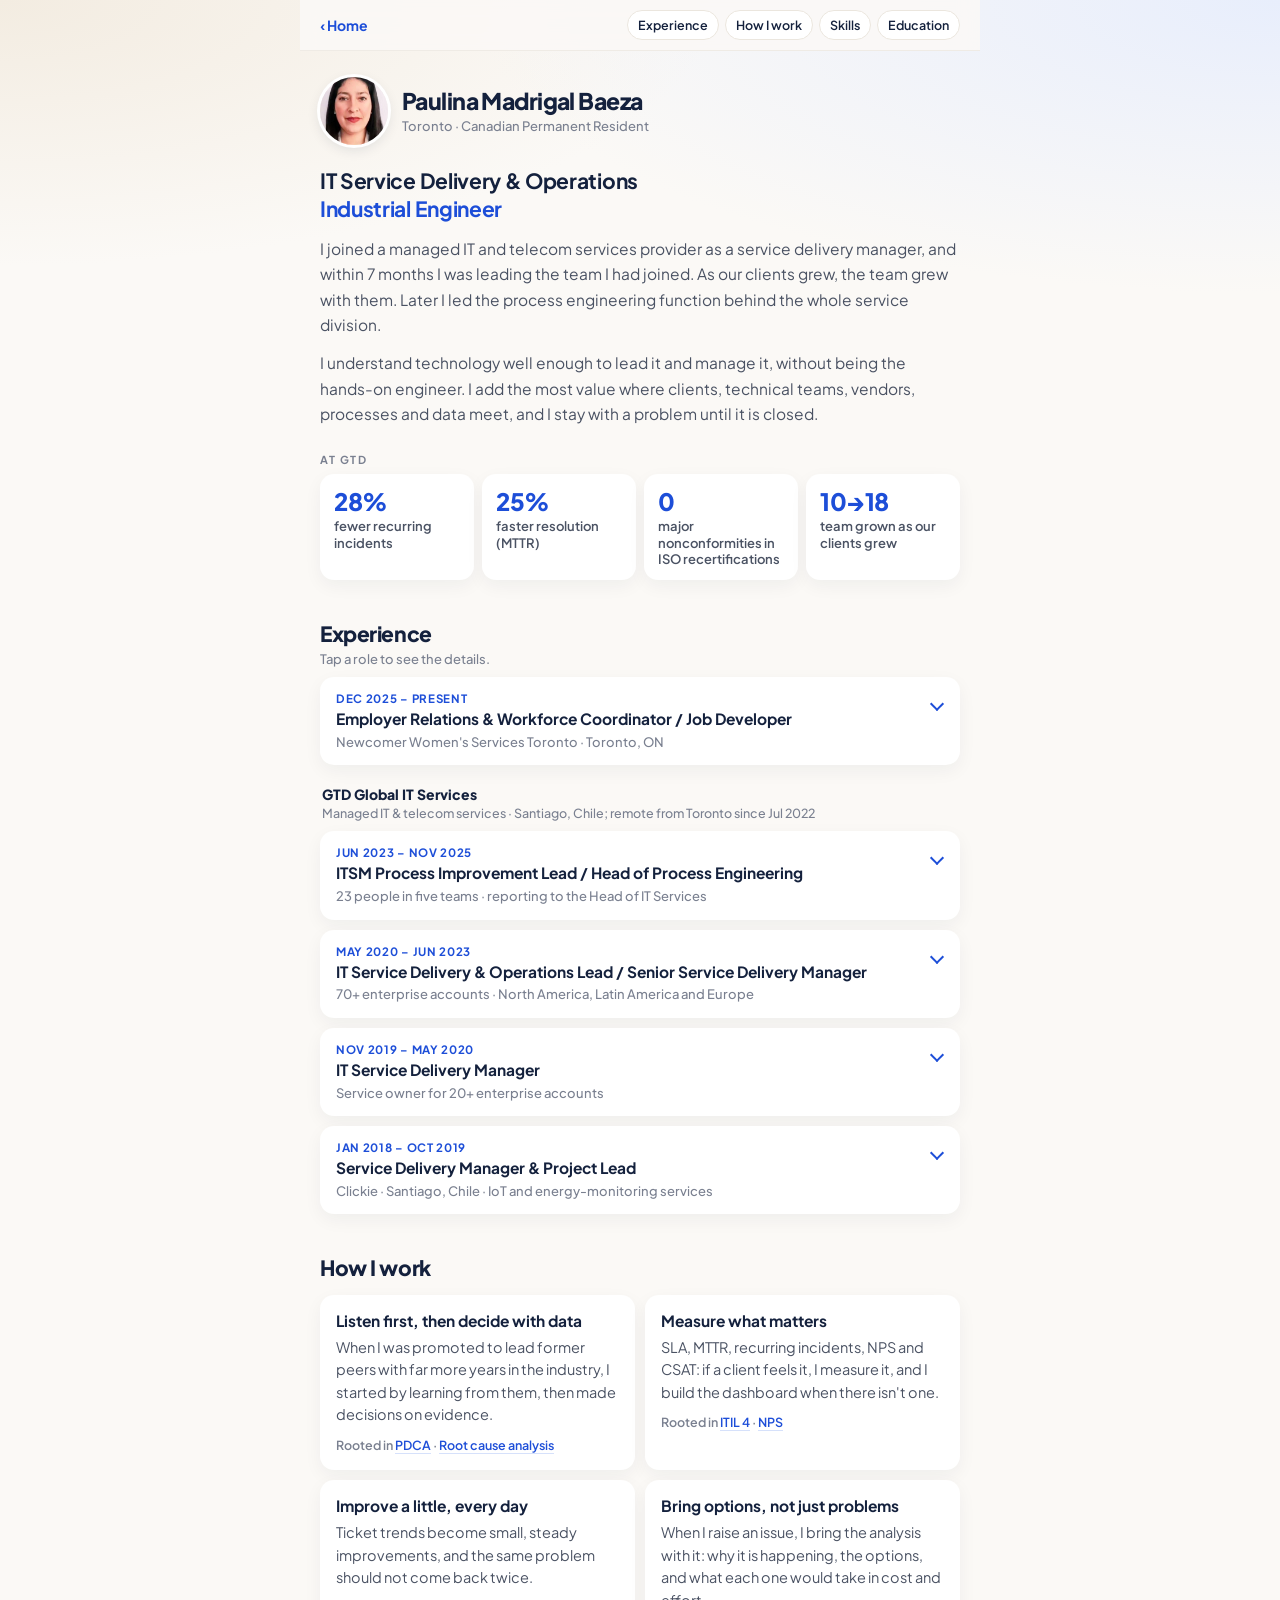
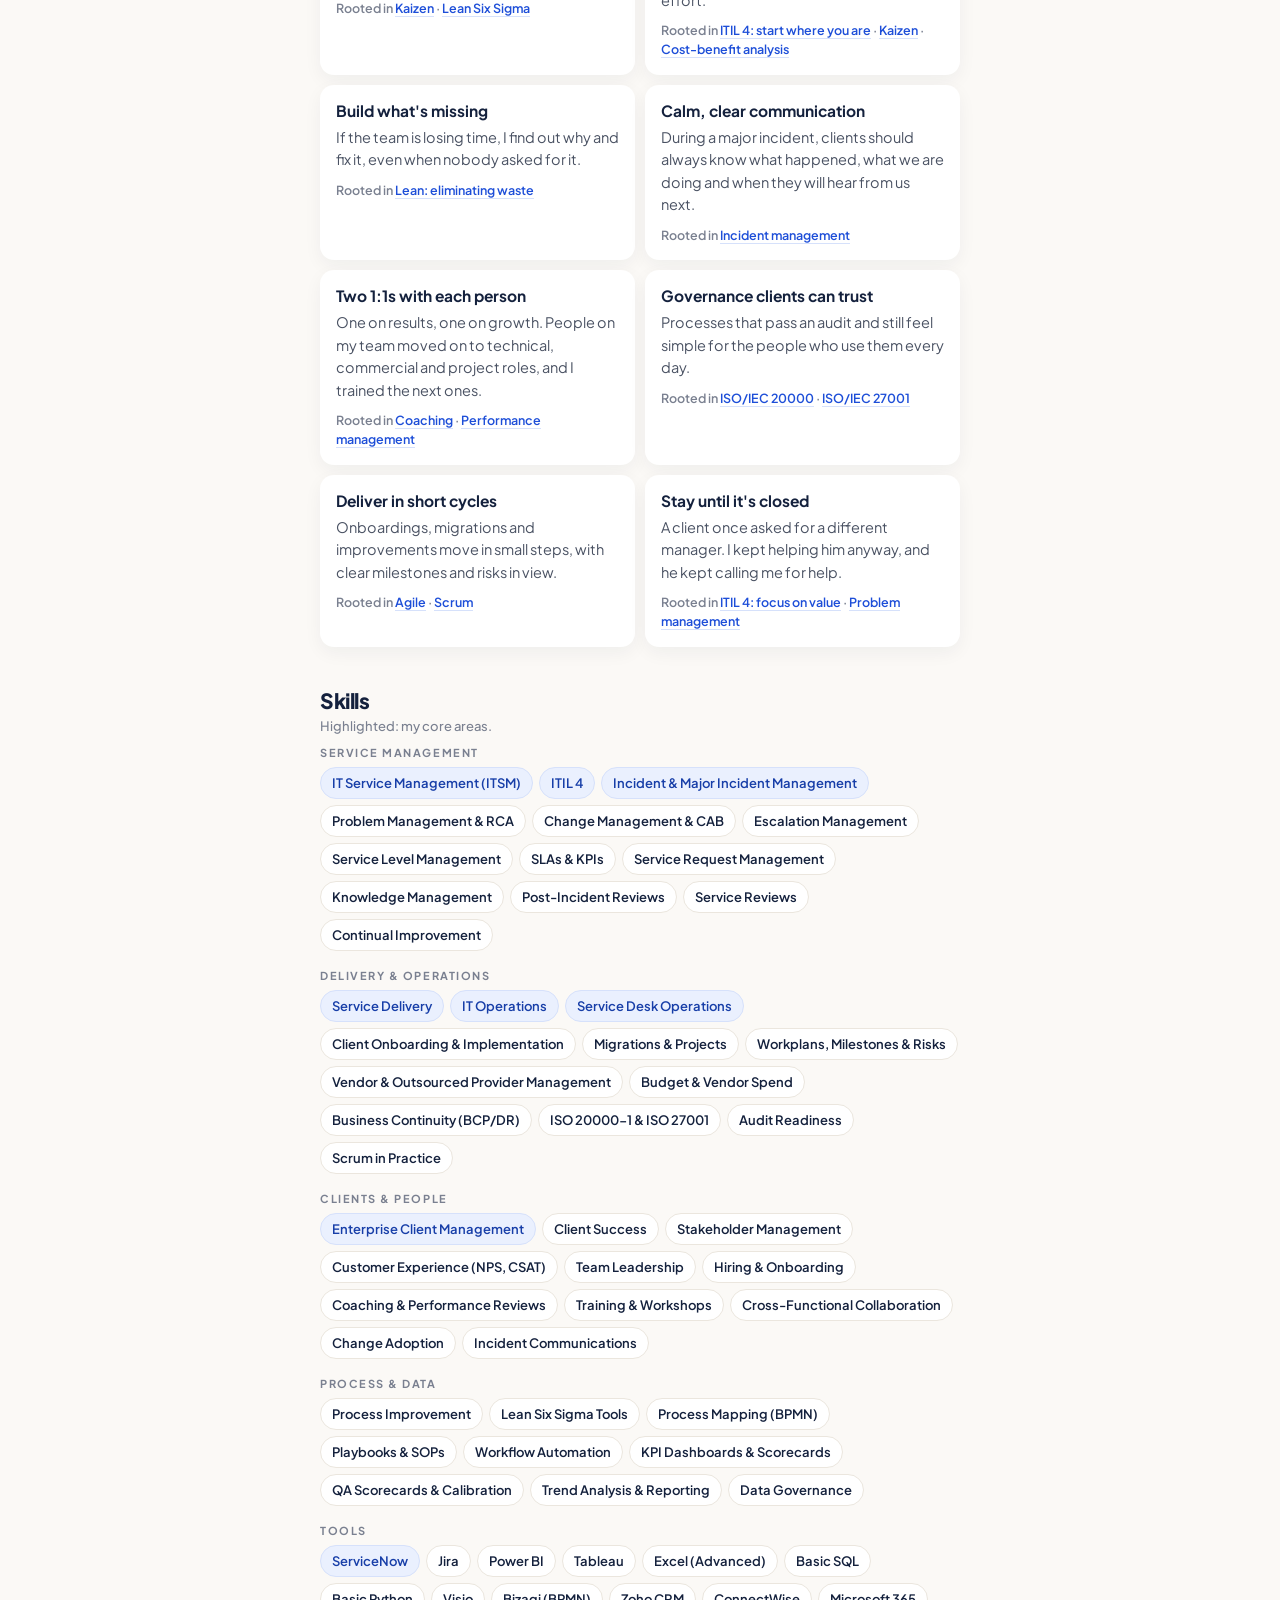
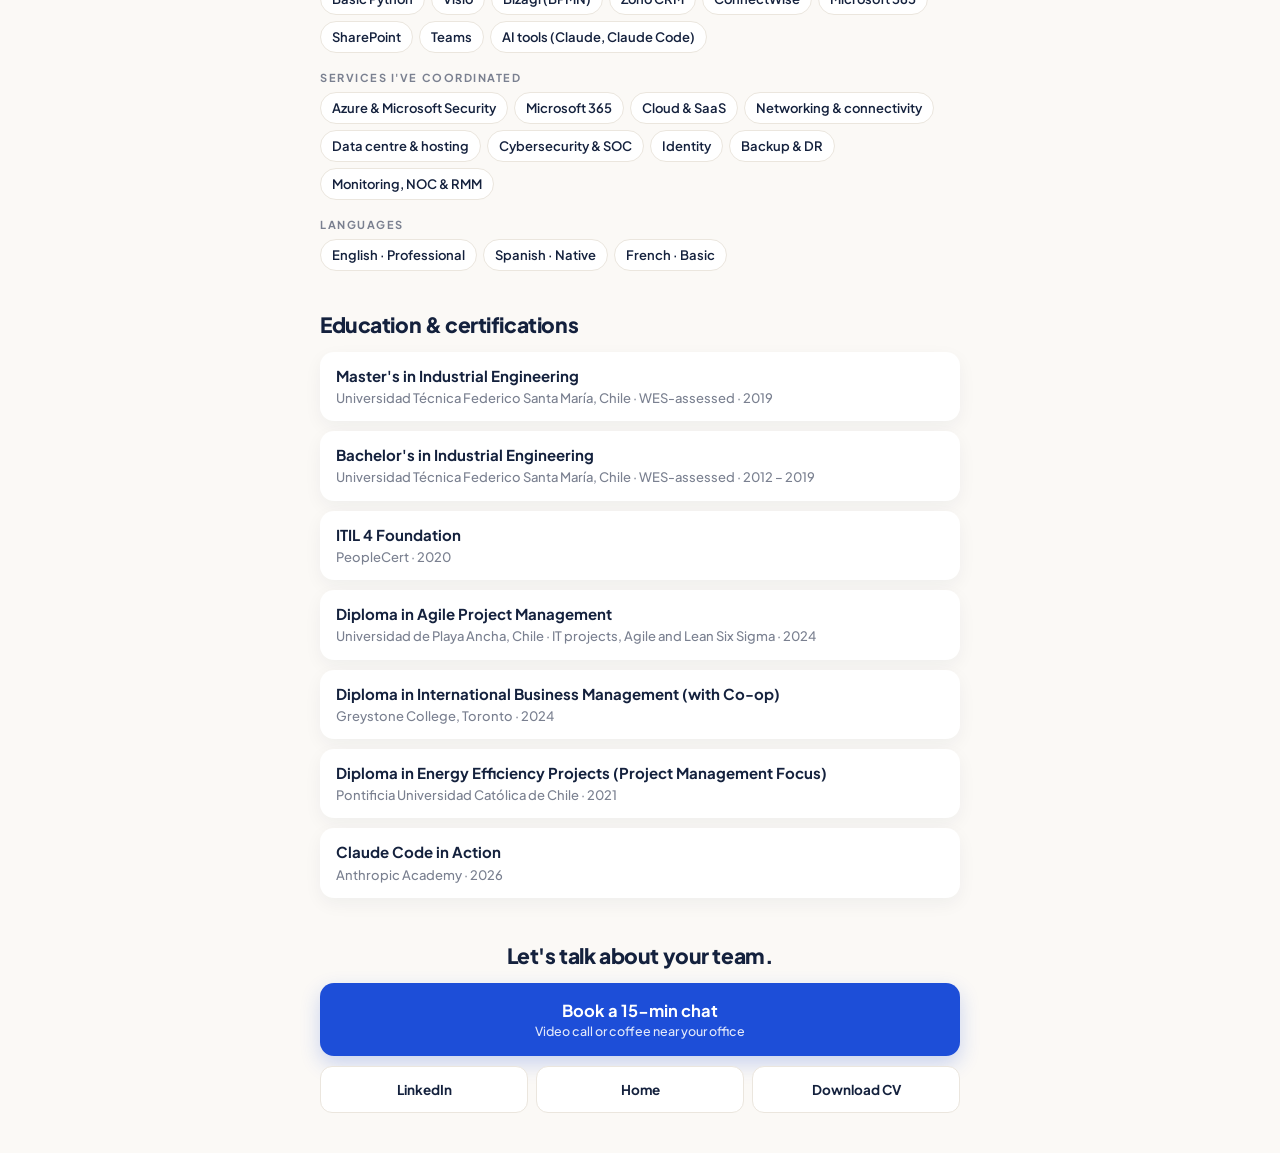
==== commit 6be3655e: "Highlights ignore cursor; framework refs on every How I work card Co-Authored-By: Claude Opus 5.5 <n" ====
--- a/about.html
+++ b/about.html
@@ -13,7 +13,7 @@
 <link rel="preconnect" href="https://fonts.googleapis.com">
 <link rel="preconnect" href="https://fonts.gstatic.com" crossorigin>
 <link href="https://fonts.googleapis.com/css2?family=Plus+Jakarta+Sans:wght@400;500;600;700;800&display=swap" rel="stylesheet">
-<link rel="stylesheet" href="assets/site.css?v=7">
+<link rel="stylesheet" href="assets/site.css?v=8">
 </head>
 <body>
 <div class="page">
@@ -168,10 +168,10 @@
       <div><h3>Bring options, not just problems</h3><p>When I raise an issue, I bring the analysis with it: why it is happening, the options, and what each one would take in cost and effort.</p><p class="refs">Rooted in <a href="https://en.wikipedia.org/wiki/ITIL" target="_blank" rel="noopener">ITIL 4: start where you are</a> · <a href="https://en.wikipedia.org/wiki/Kaizen" target="_blank" rel="noopener">Kaizen</a> · <a href="https://en.wikipedia.org/wiki/Cost%E2%80%93benefit_analysis" target="_blank" rel="noopener">Cost-benefit analysis</a></p></div>
       <div><h3>Build what's missing</h3><p>If the team is losing time, I find out why and fix it, even when nobody asked for it.</p><p class="refs">Rooted in <a href="https://en.wikipedia.org/wiki/Muda_(Japanese_term)" target="_blank" rel="noopener">Lean: eliminating waste</a></p></div>
       <div><h3>Calm, clear communication</h3><p>During a major incident, clients should always know what happened, what we are doing and when they will hear from us next.</p><p class="refs">Rooted in <a href="https://en.wikipedia.org/wiki/Incident_management" target="_blank" rel="noopener">Incident management</a></p></div>
-      <div><h3>Two 1:1s with each person</h3><p>One on results, one on growth. People on my team moved on to technical, commercial and project roles, and I trained the next ones.</p></div>
+      <div><h3>Two 1:1s with each person</h3><p>One on results, one on growth. People on my team moved on to technical, commercial and project roles, and I trained the next ones.</p><p class="refs">Rooted in <a href="https://en.wikipedia.org/wiki/Coaching" target="_blank" rel="noopener">Coaching</a> · <a href="https://en.wikipedia.org/wiki/Performance_management" target="_blank" rel="noopener">Performance management</a></p></div>
       <div><h3>Governance clients can trust</h3><p>Processes that pass an audit and still feel simple for the people who use them every day.</p><p class="refs">Rooted in <a href="https://en.wikipedia.org/wiki/ISO/IEC_20000" target="_blank" rel="noopener">ISO/IEC 20000</a> · <a href="https://en.wikipedia.org/wiki/ISO/IEC_27001" target="_blank" rel="noopener">ISO/IEC 27001</a></p></div>
       <div><h3>Deliver in short cycles</h3><p>Onboardings, migrations and improvements move in small steps, with clear milestones and risks in view.</p><p class="refs">Rooted in <a href="https://agilemanifesto.org/" target="_blank" rel="noopener">Agile</a> · <a href="https://scrumguides.org/" target="_blank" rel="noopener">Scrum</a></p></div>
-      <div><h3>Stay until it's closed</h3><p>A client once asked for a different manager. I kept helping him anyway, and he kept calling me for help.</p></div>
+      <div><h3>Stay until it's closed</h3><p>A client once asked for a different manager. I kept helping him anyway, and he kept calling me for help.</p><p class="refs">Rooted in <a href="https://en.wikipedia.org/wiki/ITIL" target="_blank" rel="noopener">ITIL 4: focus on value</a> · <a href="https://en.wikipedia.org/wiki/Problem_management" target="_blank" rel="noopener">Problem management</a></p></div>
     </div>
   </section>
 
@@ -228,6 +228,6 @@
     <button type="button" class="close" data-close>Close</button>
   </div>
 </div>
-<script src="assets/site.js?v=7"></script>
+<script src="assets/site.js?v=8"></script>
 </body>
 </html>
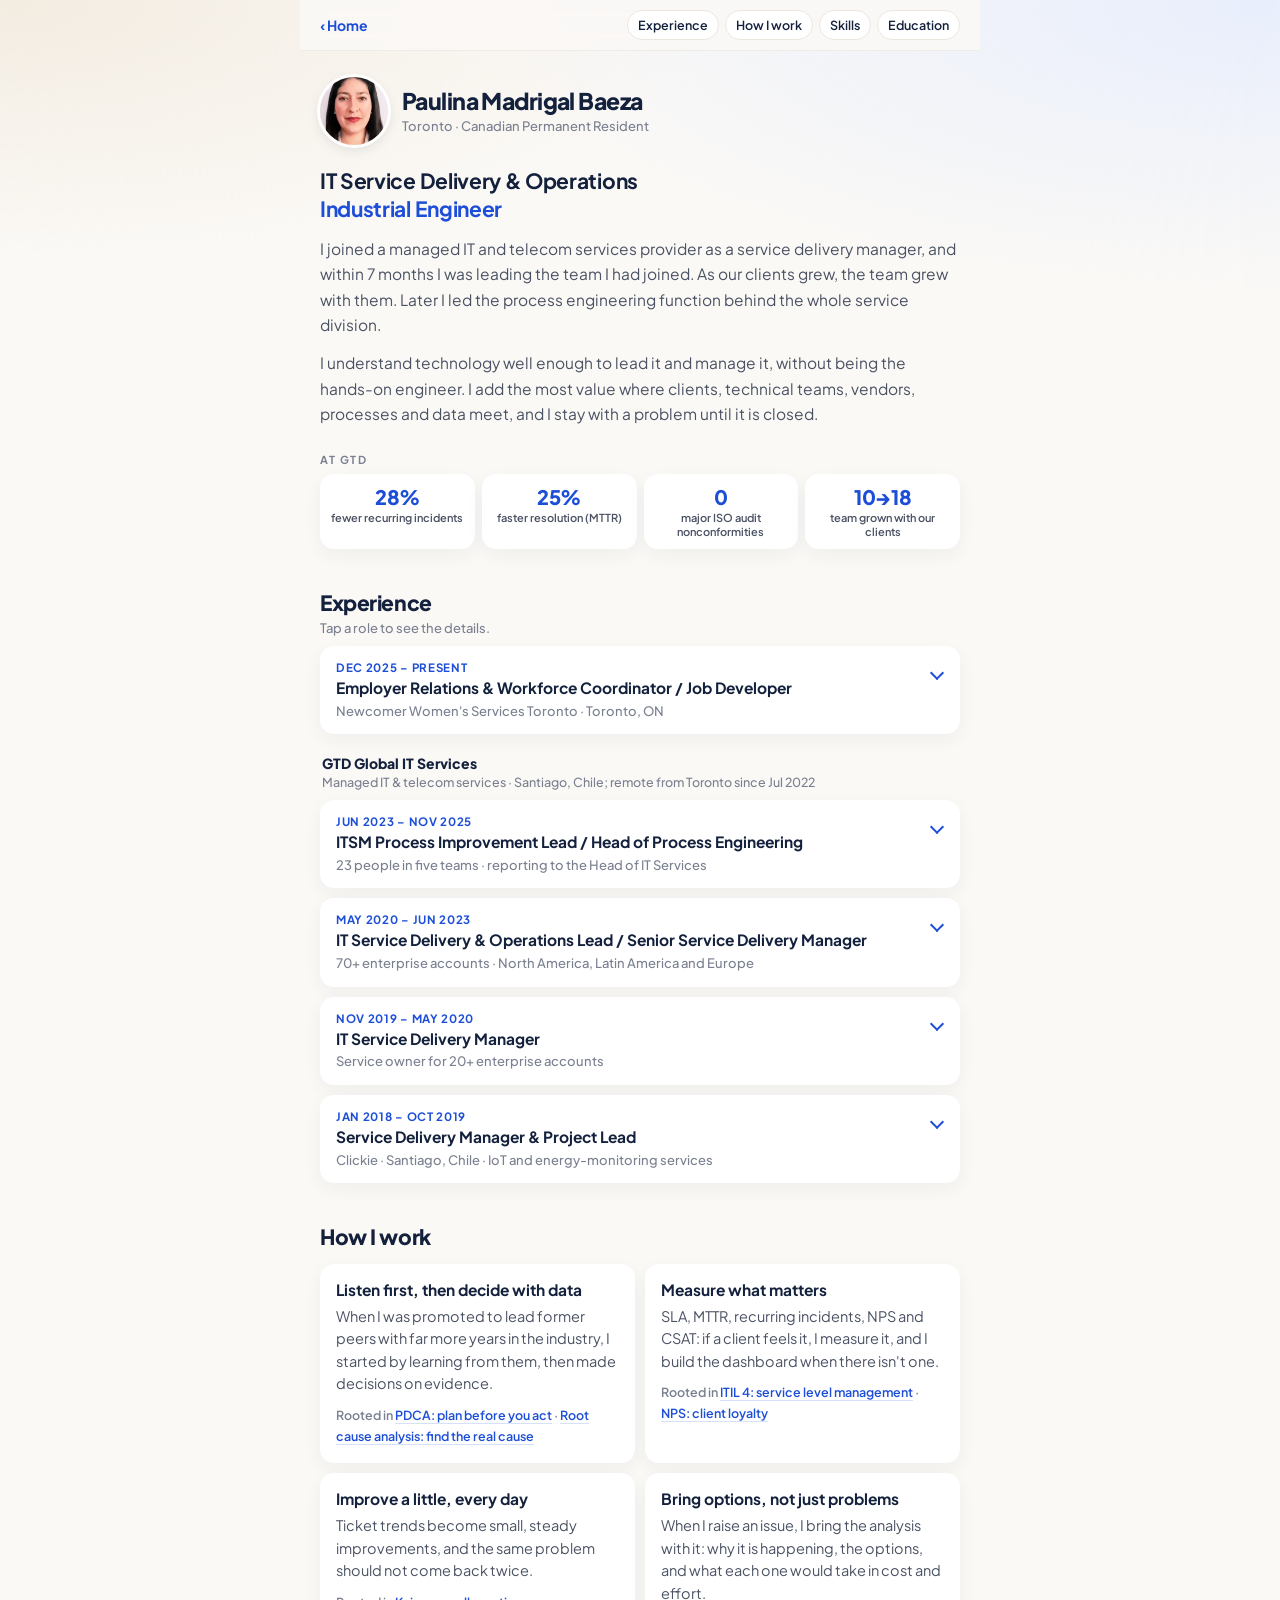
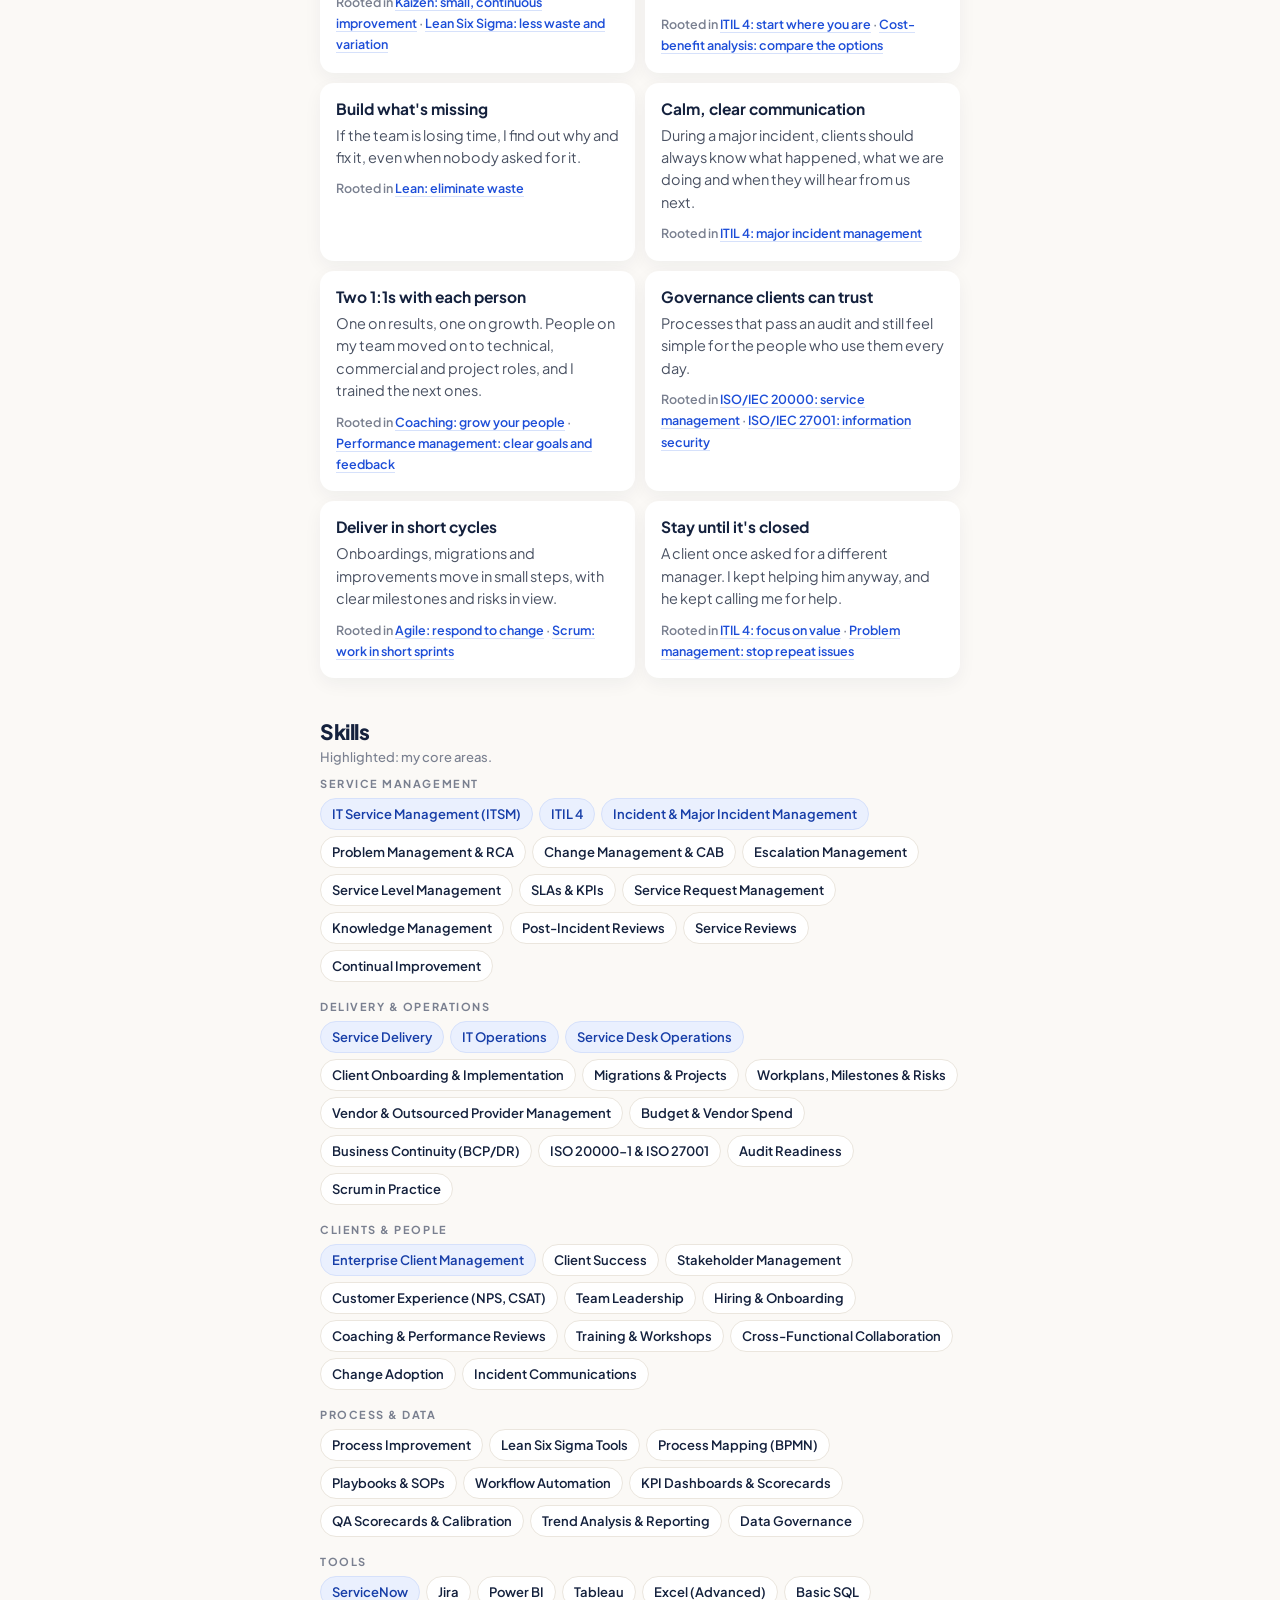
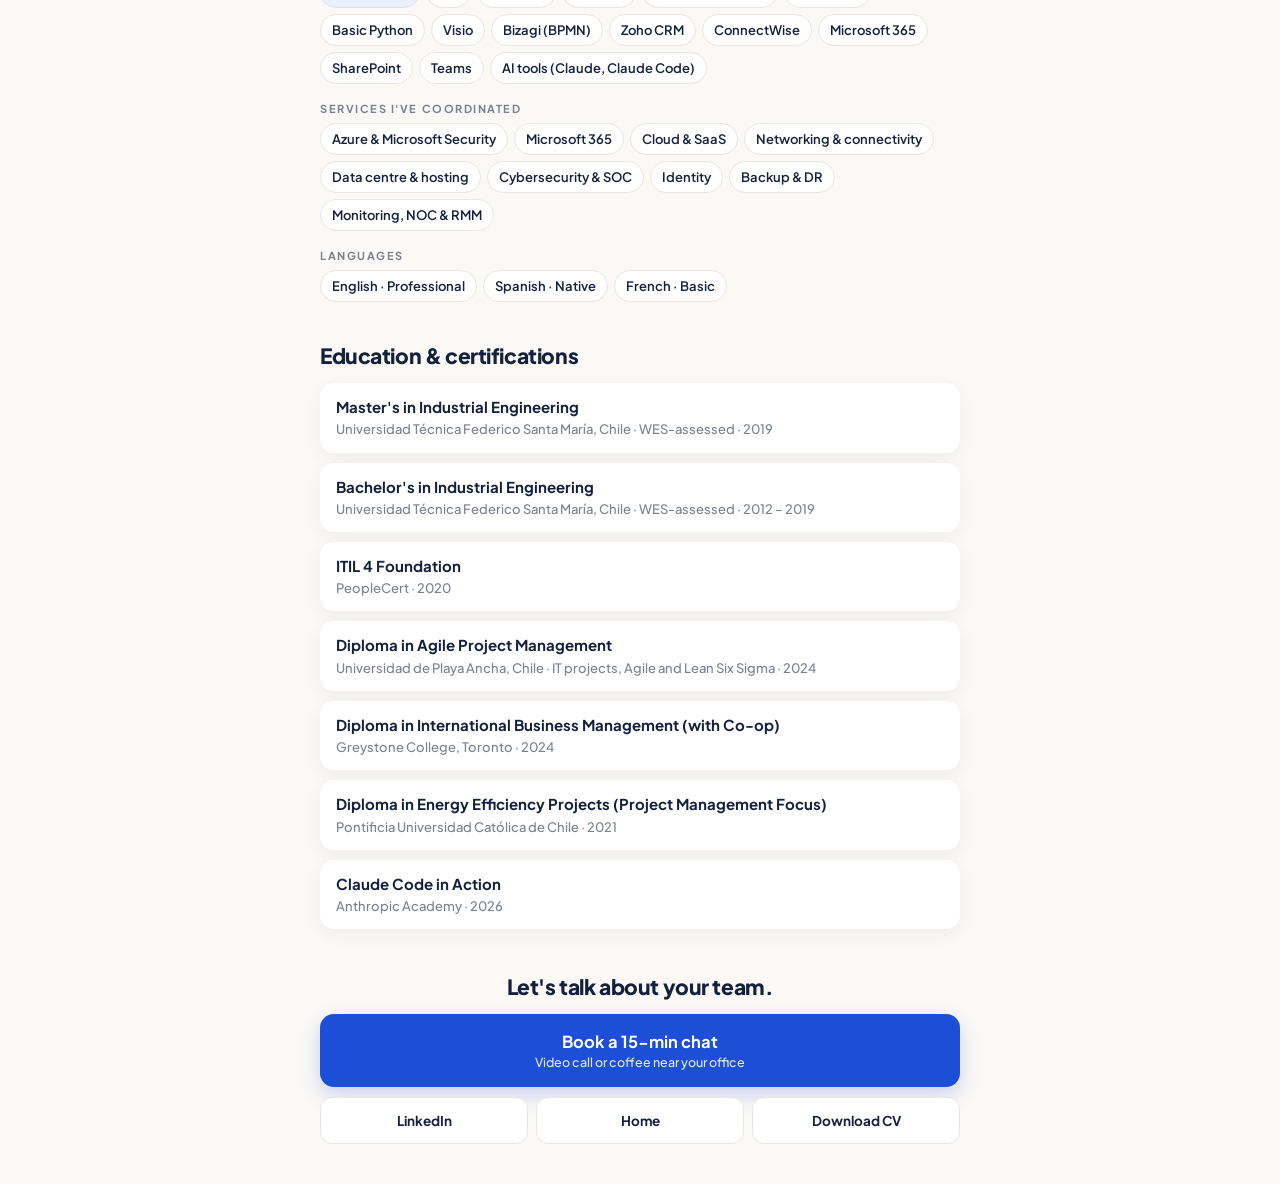
==== commit a0f6f027: "Compact results strip; named principle on every framework link Co-Authored-By: Claude Opus 5.5 <nore" ====
--- a/about.html
+++ b/about.html
@@ -13,7 +13,7 @@
 <link rel="preconnect" href="https://fonts.googleapis.com">
 <link rel="preconnect" href="https://fonts.gstatic.com" crossorigin>
 <link href="https://fonts.googleapis.com/css2?family=Plus+Jakarta+Sans:wght@400;500;600;700;800&display=swap" rel="stylesheet">
-<link rel="stylesheet" href="assets/site.css?v=8">
+<link rel="stylesheet" href="assets/site.css?v=9">
 </head>
 <body>
 <div class="page">
@@ -42,8 +42,8 @@
   <section class="stats" aria-label="Results at GTD">
     <div><b>28%</b><span>fewer recurring incidents</span></div>
     <div><b>25%</b><span>faster resolution (MTTR)</span></div>
-    <div><b>0</b><span>major nonconformities in ISO recertifications</span></div>
-    <div><b>10→18</b><span>team grown as our clients grew</span></div>
+    <div><b>0</b><span>major ISO audit nonconformities</span></div>
+    <div><b>10→18</b><span>team grown with our clients</span></div>
   </section>
 
   <section id="experience" class="sec">
@@ -162,16 +162,16 @@
   <section id="how" class="sec">
     <h2>How I work</h2>
     <div class="cards">
-      <div><h3>Listen first, then decide with data</h3><p>When I was promoted to lead former peers with far more years in the industry, I started by learning from them, then made decisions on evidence.</p><p class="refs">Rooted in <a href="https://en.wikipedia.org/wiki/PDCA" target="_blank" rel="noopener">PDCA</a> · <a href="https://en.wikipedia.org/wiki/Root_cause_analysis" target="_blank" rel="noopener">Root cause analysis</a></p></div>
-      <div><h3>Measure what matters</h3><p>SLA, MTTR, recurring incidents, NPS and CSAT: if a client feels it, I measure it, and I build the dashboard when there isn't one.</p><p class="refs">Rooted in <a href="https://en.wikipedia.org/wiki/ITIL" target="_blank" rel="noopener">ITIL 4</a> · <a href="https://en.wikipedia.org/wiki/Net_promoter_score" target="_blank" rel="noopener">NPS</a></p></div>
-      <div><h3>Improve a little, every day</h3><p>Ticket trends become small, steady improvements, and the same problem should not come back twice.</p><p class="refs">Rooted in <a href="https://en.wikipedia.org/wiki/Kaizen" target="_blank" rel="noopener">Kaizen</a> · <a href="https://en.wikipedia.org/wiki/Lean_Six_Sigma" target="_blank" rel="noopener">Lean Six Sigma</a></p></div>
-      <div><h3>Bring options, not just problems</h3><p>When I raise an issue, I bring the analysis with it: why it is happening, the options, and what each one would take in cost and effort.</p><p class="refs">Rooted in <a href="https://en.wikipedia.org/wiki/ITIL" target="_blank" rel="noopener">ITIL 4: start where you are</a> · <a href="https://en.wikipedia.org/wiki/Kaizen" target="_blank" rel="noopener">Kaizen</a> · <a href="https://en.wikipedia.org/wiki/Cost%E2%80%93benefit_analysis" target="_blank" rel="noopener">Cost-benefit analysis</a></p></div>
-      <div><h3>Build what's missing</h3><p>If the team is losing time, I find out why and fix it, even when nobody asked for it.</p><p class="refs">Rooted in <a href="https://en.wikipedia.org/wiki/Muda_(Japanese_term)" target="_blank" rel="noopener">Lean: eliminating waste</a></p></div>
-      <div><h3>Calm, clear communication</h3><p>During a major incident, clients should always know what happened, what we are doing and when they will hear from us next.</p><p class="refs">Rooted in <a href="https://en.wikipedia.org/wiki/Incident_management" target="_blank" rel="noopener">Incident management</a></p></div>
-      <div><h3>Two 1:1s with each person</h3><p>One on results, one on growth. People on my team moved on to technical, commercial and project roles, and I trained the next ones.</p><p class="refs">Rooted in <a href="https://en.wikipedia.org/wiki/Coaching" target="_blank" rel="noopener">Coaching</a> · <a href="https://en.wikipedia.org/wiki/Performance_management" target="_blank" rel="noopener">Performance management</a></p></div>
-      <div><h3>Governance clients can trust</h3><p>Processes that pass an audit and still feel simple for the people who use them every day.</p><p class="refs">Rooted in <a href="https://en.wikipedia.org/wiki/ISO/IEC_20000" target="_blank" rel="noopener">ISO/IEC 20000</a> · <a href="https://en.wikipedia.org/wiki/ISO/IEC_27001" target="_blank" rel="noopener">ISO/IEC 27001</a></p></div>
-      <div><h3>Deliver in short cycles</h3><p>Onboardings, migrations and improvements move in small steps, with clear milestones and risks in view.</p><p class="refs">Rooted in <a href="https://agilemanifesto.org/" target="_blank" rel="noopener">Agile</a> · <a href="https://scrumguides.org/" target="_blank" rel="noopener">Scrum</a></p></div>
-      <div><h3>Stay until it's closed</h3><p>A client once asked for a different manager. I kept helping him anyway, and he kept calling me for help.</p><p class="refs">Rooted in <a href="https://en.wikipedia.org/wiki/ITIL" target="_blank" rel="noopener">ITIL 4: focus on value</a> · <a href="https://en.wikipedia.org/wiki/Problem_management" target="_blank" rel="noopener">Problem management</a></p></div>
+      <div><h3>Listen first, then decide with data</h3><p>When I was promoted to lead former peers with far more years in the industry, I started by learning from them, then made decisions on evidence.</p><p class="refs">Rooted in <a href="https://en.wikipedia.org/wiki/PDCA" target="_blank" rel="noopener">PDCA: plan before you act</a> · <a href="https://en.wikipedia.org/wiki/Root_cause_analysis" target="_blank" rel="noopener">Root cause analysis: find the real cause</a></p></div>
+      <div><h3>Measure what matters</h3><p>SLA, MTTR, recurring incidents, NPS and CSAT: if a client feels it, I measure it, and I build the dashboard when there isn't one.</p><p class="refs">Rooted in <a href="https://en.wikipedia.org/wiki/ITIL" target="_blank" rel="noopener">ITIL 4: service level management</a> · <a href="https://en.wikipedia.org/wiki/Net_promoter_score" target="_blank" rel="noopener">NPS: client loyalty</a></p></div>
+      <div><h3>Improve a little, every day</h3><p>Ticket trends become small, steady improvements, and the same problem should not come back twice.</p><p class="refs">Rooted in <a href="https://en.wikipedia.org/wiki/Kaizen" target="_blank" rel="noopener">Kaizen: small, continuous improvement</a> · <a href="https://en.wikipedia.org/wiki/Lean_Six_Sigma" target="_blank" rel="noopener">Lean Six Sigma: less waste and variation</a></p></div>
+      <div><h3>Bring options, not just problems</h3><p>When I raise an issue, I bring the analysis with it: why it is happening, the options, and what each one would take in cost and effort.</p><p class="refs">Rooted in <a href="https://en.wikipedia.org/wiki/ITIL" target="_blank" rel="noopener">ITIL 4: start where you are</a> · <a href="https://en.wikipedia.org/wiki/Cost%E2%80%93benefit_analysis" target="_blank" rel="noopener">Cost-benefit analysis: compare the options</a></p></div>
+      <div><h3>Build what's missing</h3><p>If the team is losing time, I find out why and fix it, even when nobody asked for it.</p><p class="refs">Rooted in <a href="https://en.wikipedia.org/wiki/Muda_(Japanese_term)" target="_blank" rel="noopener">Lean: eliminate waste</a></p></div>
+      <div><h3>Calm, clear communication</h3><p>During a major incident, clients should always know what happened, what we are doing and when they will hear from us next.</p><p class="refs">Rooted in <a href="https://en.wikipedia.org/wiki/Incident_management" target="_blank" rel="noopener">ITIL 4: major incident management</a></p></div>
+      <div><h3>Two 1:1s with each person</h3><p>One on results, one on growth. People on my team moved on to technical, commercial and project roles, and I trained the next ones.</p><p class="refs">Rooted in <a href="https://en.wikipedia.org/wiki/Coaching" target="_blank" rel="noopener">Coaching: grow your people</a> · <a href="https://en.wikipedia.org/wiki/Performance_management" target="_blank" rel="noopener">Performance management: clear goals and feedback</a></p></div>
+      <div><h3>Governance clients can trust</h3><p>Processes that pass an audit and still feel simple for the people who use them every day.</p><p class="refs">Rooted in <a href="https://en.wikipedia.org/wiki/ISO/IEC_20000" target="_blank" rel="noopener">ISO/IEC 20000: service management</a> · <a href="https://en.wikipedia.org/wiki/ISO/IEC_27001" target="_blank" rel="noopener">ISO/IEC 27001: information security</a></p></div>
+      <div><h3>Deliver in short cycles</h3><p>Onboardings, migrations and improvements move in small steps, with clear milestones and risks in view.</p><p class="refs">Rooted in <a href="https://agilemanifesto.org/" target="_blank" rel="noopener">Agile: respond to change</a> · <a href="https://scrumguides.org/" target="_blank" rel="noopener">Scrum: work in short sprints</a></p></div>
+      <div><h3>Stay until it's closed</h3><p>A client once asked for a different manager. I kept helping him anyway, and he kept calling me for help.</p><p class="refs">Rooted in <a href="https://en.wikipedia.org/wiki/ITIL" target="_blank" rel="noopener">ITIL 4: focus on value</a> · <a href="https://en.wikipedia.org/wiki/Problem_management" target="_blank" rel="noopener">Problem management: stop repeat issues</a></p></div>
     </div>
   </section>
 
@@ -228,6 +228,6 @@
     <button type="button" class="close" data-close>Close</button>
   </div>
 </div>
-<script src="assets/site.js?v=8"></script>
+<script src="assets/site.js?v=9"></script>
 </body>
 </html>
--- a/assets/site.css
+++ b/assets/site.css
@@ -158,3 +158,10 @@
 .stats div{flex-direction:column;align-items:flex-start;gap:2px;padding:12px 14px}
 .stats b{min-width:0;font-size:24px}
 .stats span{font-size:13px}
+/* results strip: compact, one row */
+.stats{grid-template-columns:repeat(4,1fr)!important;gap:7px}
+.stats div{padding:10px 8px!important;text-align:center;align-items:center!important}
+.stats b{font-size:20px!important}
+.stats span{font:600 11px/1.3 var(--font)!important}
+@media (max-width:370px){.stats b{font-size:17px!important}.stats span{font-size:10px!important}}
+.refs{line-height:1.7!important}
